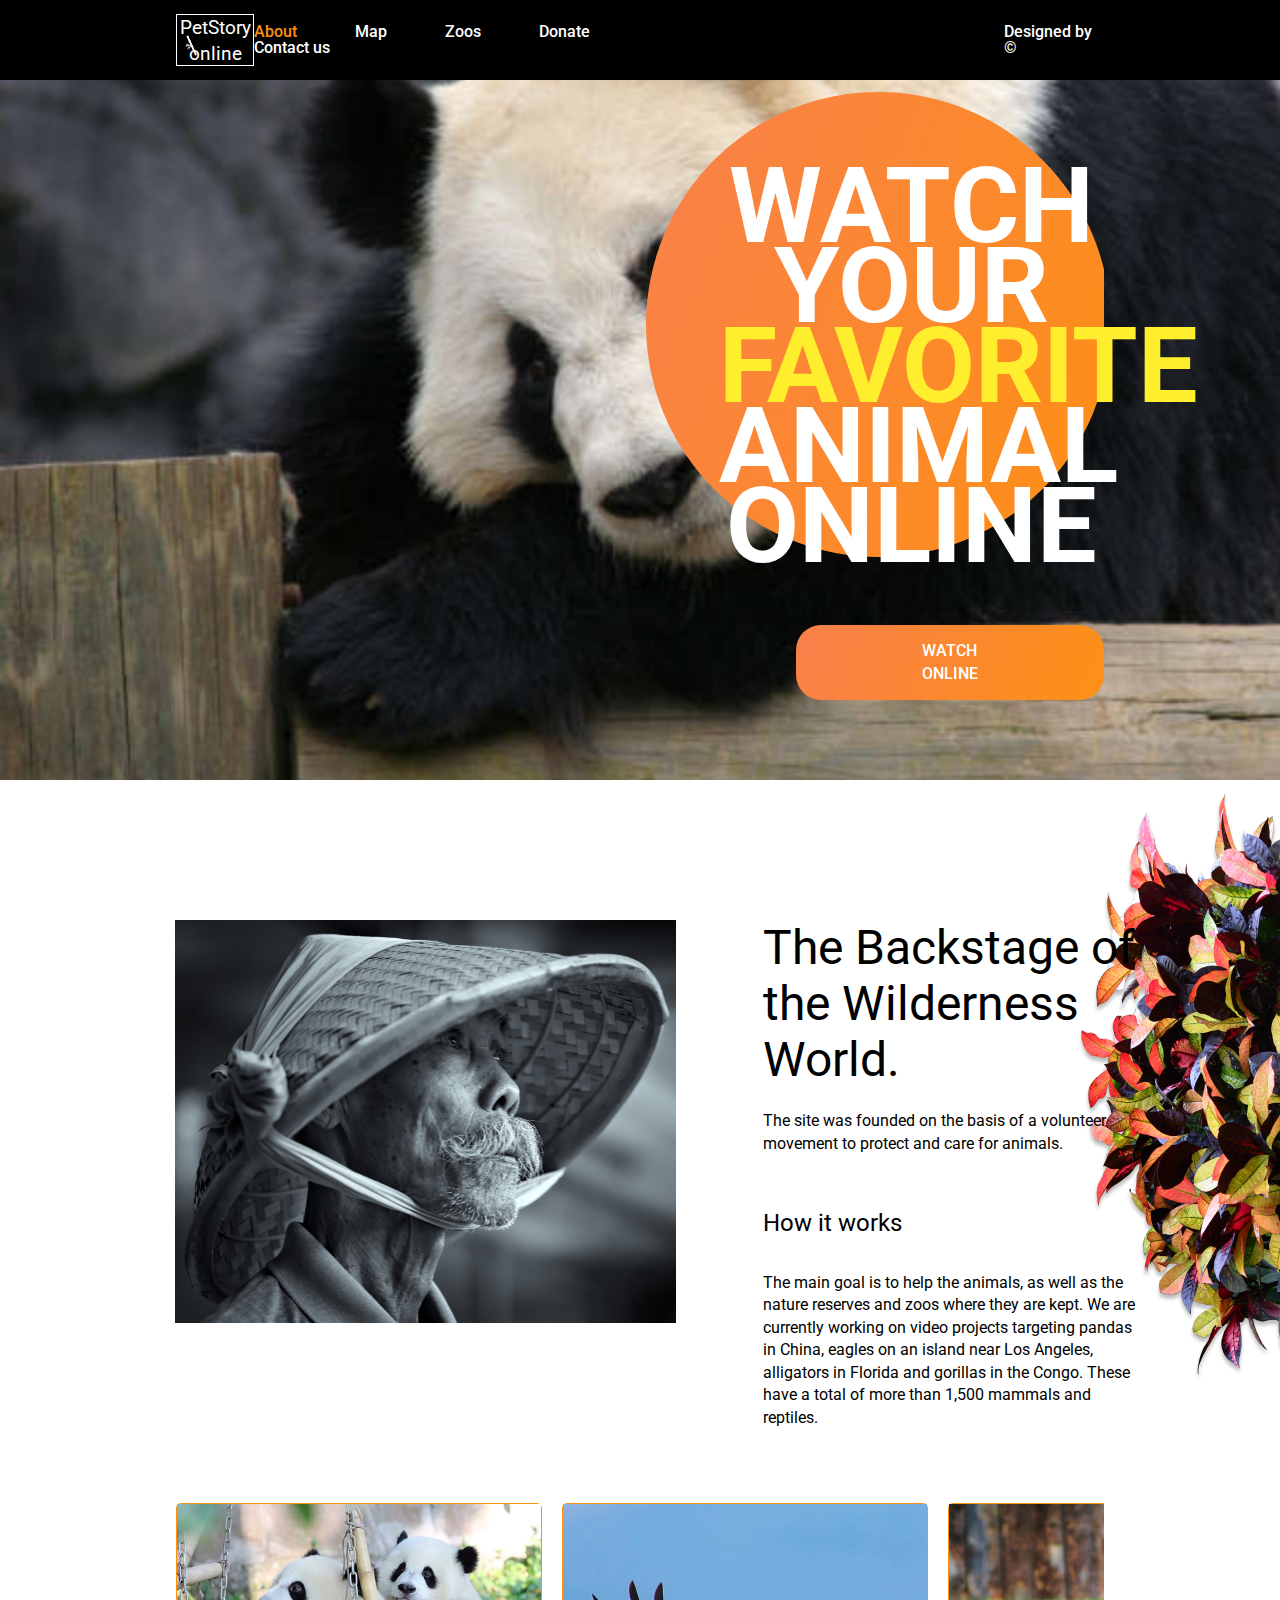
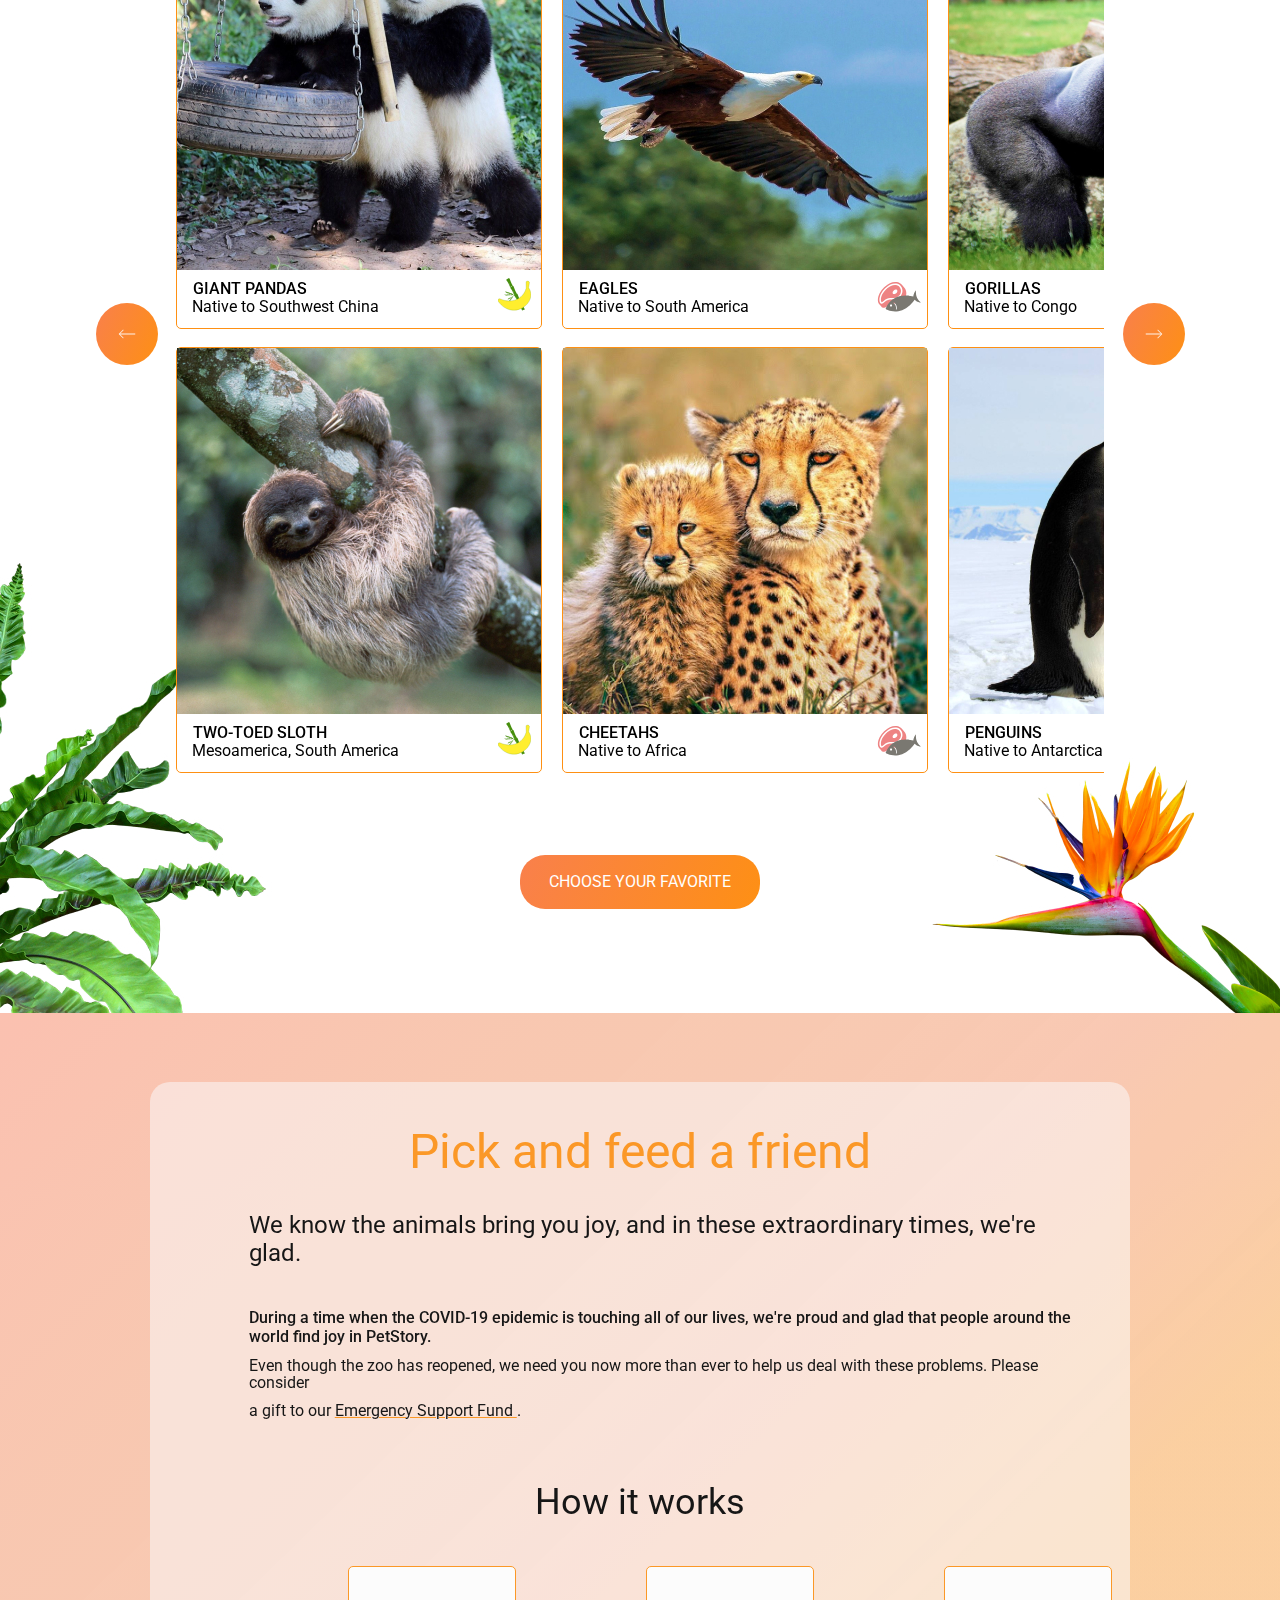
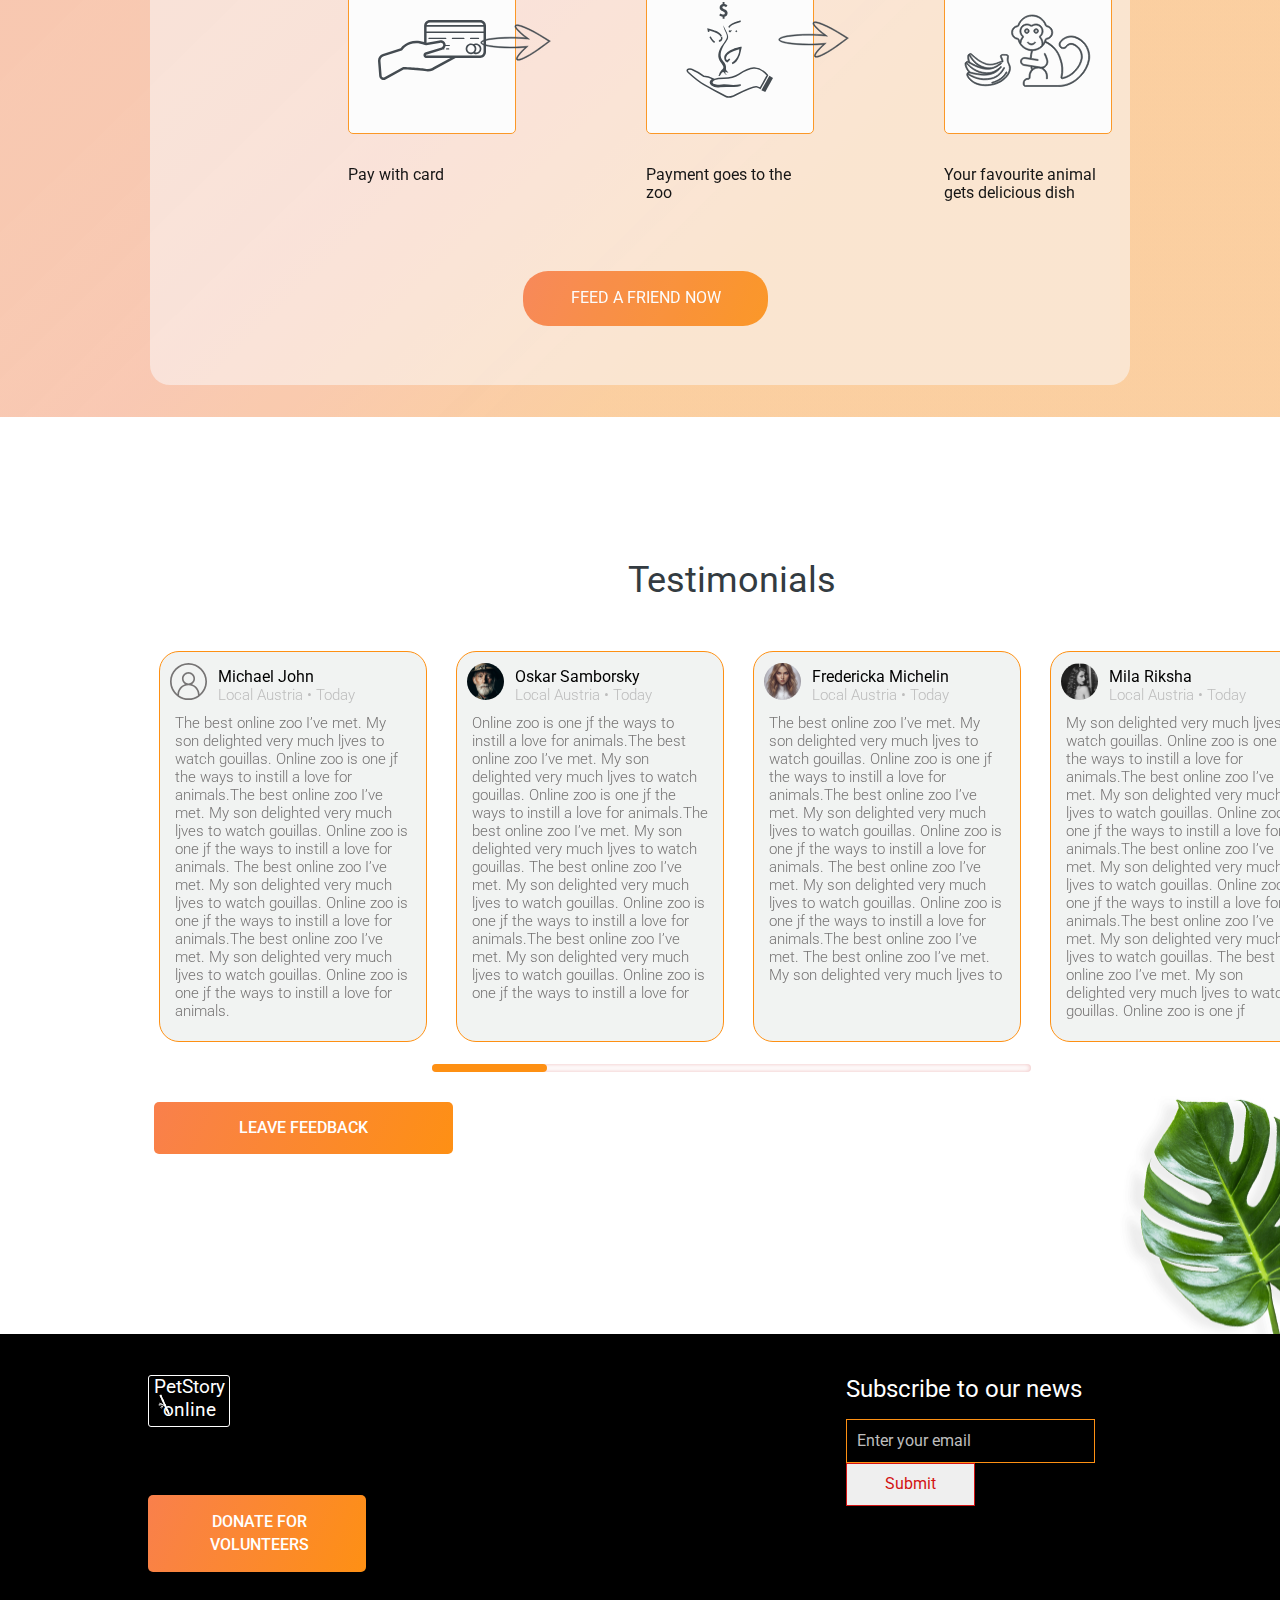
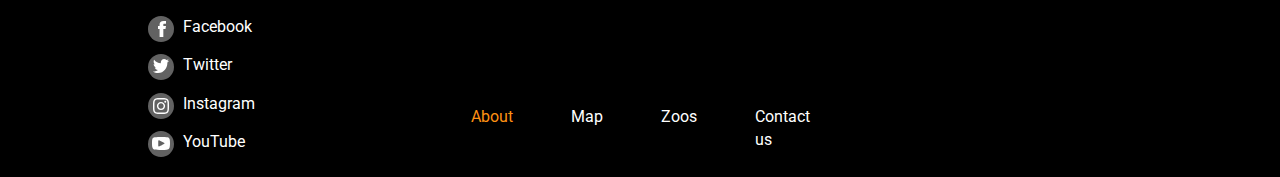
==== pages/main/index.html @ 5e3a2eb6 "fix:add 360px media" ====
<!DOCTYPE html>
<html lang="en">
  <head>
    <meta charset="UTF-8" />
    <meta http-equiv="X-UA-Compatible" content="IE=edge" />
    <meta name="viewport" content="width=device-width, initial-scale=1.0" />
    <link rel="stylesheet" href="../../assets/styles/style.css" />
    <link
      href="https://fonts.googleapis.com/css2?family=Libre+Baskerville&family=Roboto:wght@300;400;500;700&display=swap"
      rel="stylesheet"
    />
    <title>Document</title>
  </head>

  <body>
    <div class="wrapper">
      <header class="header">
        <div class="header__container _container">
          <div class="header__logo link fab fa-digital-ocean fa-spin">
            <div>
              <h1>PetStory online</h1>
            </div>
          </div>

          <div class="header__burger">
            <span></span>
          </div>
          <div class="header__empty _container"></div>
          <nav class="header__menu menu">
            <div class="header__close"></div>
            <ul class="menu__list">
              <li class="menu__item">
                <a
                  href="index.html"
                  class="menu__link menu__link_bold"
                  title="home"
                  id="about"
                  data-goto=".main-block _container"
                  >About</a
                >
              </li>
              <li class="menu__item">
                <a
                  href="services.html"
                  class="menu__link"
                  title="contact"
                  data-goto=".main-block__explore-city"
                  >Map</a
                >
              </li>
              <li class="menu__item">
                <a
                  href="e-gov.html"
                  class="menu__link"
                  title="news"
                  data-goto=".main-block__government"
                  >Zoos</a
                >
              </li>
              <li class="menu__item">
                <a
                  href="../second/index.html"
                  class="menu__link"
                  title="events"
                  data-goto=".main-block__amazing-spotlight"
                  >Donate</a
                >
              </li>
              <li class="menu__item">
                <a
                  href="about.html"
                  class="menu__link"
                  title="about this website"
                  data-goto=".info-item _container"
                  >Contact us</a
                >
              </li>
            </ul>
          </nav>
          <div class="header__copy">
            <a
              href="https://www.figma.com/file/ypzT9idgAILaSRVRmDAJxn/online-zoo-3-weeks"
              >Designed by</a
            >
            &copy;
          </div>
        </div>
      </header>
      <main>
        <section
          name="Watch your favorite animal online"
          class="animal-fav _container"
        >
          <div class="anymal-fav__div">
            <h2 class="anymal-fav__text">
              Watch your
              <span class="anymal-fav__text_span">favorite</span> animal online
            </h2>
            <button
              class="button__item round-button"
              title="to fill in the request"
            >
              <a href="../second/index.html">watch online</a>
            </button>
          </div>
        </section>
        <section name="The Backstage" class="backstage _container">
          <div class="backstage__common">
            <div class="backstage__img"></div>
            <div class="backstage__text">
              <h3>The Backstage of the Wilderness World.</h3>
              <p>
                The site was founded on the basis of a volunteer movement to
                protect and care for animals.
              </p>
              <h4>How it works</h4>
              <p>
                The main goal is to help the animals, as well as the nature
                reserves and zoos where they are kept. We are currently working
                on video projects targeting pandas in China, eagles on an island
                near Los Angeles, alligators in Florida and gorillas in the
                Congo. These have a total of more than 1,500 mammals and
                reptiles.
              </p>
            </div>
          </div>
        </section>
        <section name="Pets" class="main-block__council _container">
          <div class="main-block council">
            <div class="council__blocks">
              <div class="slick1 slider">
                <div class="council__block active slider__item">
                  <div class="block__one">
                    <div class="council__img council__img_one"></div>
                    <div class="council__text _one">
                      <h4>giant Pandas</h4>
                      <p>Native to Southwest China</p>
                    </div>
                  </div>

                  <div class="block__two">
                    <div class="council__img council__img_four"></div>
                    <div class="council__text _four">
                      <h4>Two-toed Sloth</h4>
                      <p>Mesoamerica, South America</p>
                    </div>
                  </div>

                </div>
                <div class="council__block active slider__item">
                <div class="block__one">
                  <div class="council__img council__img_two"></div>
                  <div class="council__text _two">
                    <h4>Eagles</h4>
                    <p>Native to South America</p>
                  </div>
                </div>
                <div class="block__two">
                  <div class="council__img council__img_five"></div>
                  <div class="council__text _five">
                    <h4>cheetahs</h4>
                    <p>Native to Africa</p>
                  </div>

                </div>
                </div>

                <div class="council__block active slider__item">
                  <div class="block__one">
                    <div class="council__img council__img_three"></div>
                    <div class="council__text _three">
                      <h4>Gorillas</h4>
                      <p>Native to Congo</p>
                    </div>

                </div>
                <div class="block__two">
                  <div class="council__img council__img_six"></div>
                  <div class="council__text _six">
                    <h4>Penguins</h4>
                    <p>Native to Antarctica</p>
                  </div></div>
                </div>
                <div class="council__block slider__item">
                  <div class="block__one">
                  <div class="council__img council__img_seven"></div>
                  <div class="council__text _seven">
                    <h4>giant Pandas</h4>
                    <p>Native to Southwest China</p>
                  </div></div><div class="block__two">
                  <div class="council__img council__img_two"></div>
                  
                  <div class="council__text _two">
                    <h4>Eagles</h4>
                    <p>Native to South America</p>
                  </div>

                </div>
                </div>
                <div class="council__block slider__item">
                  <div class="block__one">
                  <div class="council__img council__img_three"></div>
                  <div class="council__text _three">
                    <h4>Gorillas</h4>
                    <p>Native to Congo</p>
                  </div></div><div class="block__two">
                  <div class="council__img council__img_four"></div>
                  <div class="council__text _four">
                    <h4>Two-toed Sloth</h4>
                    <p>Mesoamerica, South America</p>
                  </div></div>
                </div>
                <div class="council__block slider__item">
                  <div class="block__one">
                  <div class="council__img council__img_five"></div>
                  <div class="council__text _five">
                    <h4>cheetahs</h4>
                    <p>Native to Africa</p>
                  </div></div><div class="block__two">
                  <div class="council__img council__img_six"></div>
                  <div class="council__text _six">
                    <h4>Penguins</h4>
                    <p>Native to Antarctica</p>
                  </div></div>
                </div> 
                <div class="council__block active slider__item">
                  <div class="block__one">
                    <div class="council__img council__img_one"></div>
                    <div class="council__text _one">
                      <h4>giant Pandas</h4>
                      <p>Native to Southwest China</p>
                    </div>
                  </div>
                  <div class="block__two">
                    <div class="council__img council__img_two"></div>
                    <div class="council__text _two">
                      <h4>Eagles</h4>
                      <p>Native to South America</p>
                    </div>
                  </div>
                </div>
                <div class="council__block active slider__item">
                  <div class="block__one">
                  <div class="council__img council__img_three"></div>
                  <div class="council__text _three">
                    <h4>Gorillas</h4>
                    <p>Native to Congo</p>
                  </div>
                </div><div class="block__two">
                  <div class="council__img council__img_four"></div>
                  <div class="council__text _four">
                    <h4>Two-toed Sloth</h4>
                    <p>Mesoamerica, South America</p>
                  </div></div>
                </div>

                <div class="council__block active slider__item">
                  <div class="block__one">
                  <div class="council__img council__img_five"></div>
                  <div class="council__text _five">
                    <h4>cheetahs</h4>
                    <p>Native to Africa</p>
                  </div></div><div class="block__two">
                  <div class="council__img council__img_six"></div>
                  <div class="council__text _six">
                    <h4>Penguins</h4>
                    <p>Native to Antarctica</p>
                  </div></div>
                </div>
                <div class="council__block slider__item">
                  <div class="block__one">
                  <div class="council__img council__img_seven"></div>
                  <div class="council__text _seven">
                    <h4>giant Pandas</h4>
                    <p>Native to Southwest China</p>
                  </div></div><div class="block__two">
                  <div class="council__img council__img_two"></div>
                  <div class="council__text _two">
                    <h4>Eagles</h4>
                    <p>Native to South America</p>
                  </div></div>
                </div>
                <div class="council__block slider__item">
                  <div class="block__one">
                  <div class="council__img council__img_three"></div>
                  <div class="council__text _three">
                    <h4>Gorillas</h4>
                    <p>Native to Congo</p>
                  </div></div><div class="block__two">
                  <div class="council__img council__img_four"></div>
                  <div class="council__text _four">
                    <h4>Two-toed Sloth</h4>
                    <p>Mesoamerica, South America</p>
                  </div></div>
                </div>
                <div class="council__block slider__item">
                  <div class="block__one">
                  <div class="council__img council__img_five"></div>
                  <div class="council__text _five">
                    <h4>cheetahs</h4>
                    <p>Native to Africa</p>
                  </div></div><div class="block__two">
                  <div class="council__img council__img_six"></div>
                  <div class="council__text _six">
                    <h4>Penguins</h4>
                    <p>Native to Antarctica</p>
                  </div></div>
                </div> 
              </div>
              </div>
              <div class="butt">
                <div
                  class="council__button _firstB"
                  type="submit"
                  title="to fill in the request"
                >
                  <a href="#"><h3>choose your favorite</h3></a>
                </div></div>
            </div>
            
         
        </section>
        <section name="pick and feed a friend" class="feed-friend _container">
          <div class="feed-friend__common">
            <h2>Pick and feed a friend</h2>
            <h4>
              We know the animals bring you joy, and in these extraordinary
              times, we&apos;re glad.
            </h4>
            <p>
              During a time when the COVID-19 epidemic is touching all of our
              lives, we&apos;re proud and glad that people around the world find
              joy in PetStory.
            </p>
            <span
              >Even though the zoo has reopened, we need you now more than ever
              to help us deal with these problems. Please consider
              <p class="feed-friend__p"></p>
              a gift to our
              <a href="#" class="feed-friend__a"> Emergency Support Fund </a>.
            </span>
            <div class="feed-friend__works works">
              <h3>How it works</h3>
              <div class="works__blocks">
                <div class="works__block _first">
                  <div class="works__block_img"></div>
                  <div class="works__block_text">
                    <span>Pay with card</span>
                  </div>
                </div>
                <div class="works__block _second">
                  <div class="works__block_img"></div>
                  <div class="works__block_text">
                    <span>Payment goes to the zoo</span>
                  </div>
                </div>
                <div class="works__block">
                  <div class="works__block_img"></div>
                  <div class="works__block_text">
                    <span>Your favourite animal gets delicious dish</span>
                  </div>
                </div>
              </div>
            </div>
            <div
              class="council__button _secondB"
              type="submit"
              title="to fill in the request"
            >
              <a href="#"><h3>Feed a friend now</h3></a>
            </div>
          </div>
        </section>
        <section class="testimonials _container">
          <div class="testimonials__common">
            <h2>Testimonials</h2>
            <div class="slick2 slider">
              <div class="slider__item">
                <div class="slider__text">
                  <p>Fredericka Michelin</p>
                  <p>Local Austria &bull; Today</p>
                  <span
                    >The best online zoo I’ve met. My son delighted very much
                    ljves to watch gouillas. Online zoo is one jf the ways to
                    instill a love for animals.The best online zoo I’ve met. My
                    son delighted very much ljves to watch gouillas. Online zoo
                    is one jf the ways to instill a love for animals. The best
                    online zoo I’ve met. My son delighted very much ljves to
                    watch gouillas. Online zoo is one jf the ways to instill a
                    love for animals.The best online zoo I’ve met. The best
                    online zoo I’ve met. My son delighted very much ljves to
                  </span>
                </div>
              </div>
              <div class="slider__item">
                <div class="slider__text">
                  <p>Mila Riksha</p>
                  <p>Local Austria &bull; Today</p>
                  <span
                    >My son delighted very much ljves to watch gouillas. Online
                    zoo is one jf the ways to instill a love for animals.The
                    best online zoo I’ve met. My son delighted very much ljves
                    to watch gouillas. Online zoo is one jf the ways to instill
                    a love for animals.The best online zoo I’ve met. My son
                    delighted very much ljves to watch gouillas. Online zoo is
                    one jf the ways to instill a love for animals.The best
                    online zoo I’ve met. My son delighted very much ljves to
                    watch gouillas. The best online zoo I’ve met. My son
                    delighted very much ljves to watch gouillas. Online zoo is
                    one jf
                  </span>
                </div>
              </div>
              <div class="slider__item">
                <div class="slider__text">
                  <p>Michael John</p>
                  <p>Local Austria &bull; Today</p>
                  <span
                    >The best online zoo I’ve met. My son delighted very much
                    ljves to watch gouillas. Online zoo is one jf the ways to
                    instill a love for animals.The best online zoo I’ve met. My
                    son delighted very much ljves to watch gouillas. Online zoo
                    is one jf the ways to instill a love for animals. The best
                    online zoo I’ve met. My son delighted very much ljves to
                    watch gouillas. Online zoo is one jf the ways to instill a
                    love for animals.The best online zoo I’ve met. My son
                    delighted very much ljves to watch gouillas. Online zoo is
                    one jf the ways to instill a love for animals.
                  </span>
                </div>
              </div>
              <div class="slider__item">
                <div class="slider__text">
                  <p>Michael John</p>
                  <p>Local Austria &bull; Today</p>
                  <span
                    >The best online zoo I’ve met. My son delighted very much
                    ljves to watch gouillas. Online zoo is one jf the ways to
                    instill a love for animals.The best online zoo I’ve met. My
                    son delighted very much ljves to watch gouillas. Online zoo
                    is one jf the ways to instill a love for animals. The best
                    online zoo I’ve met. My son delighted very much ljves to
                    watch gouillas. Online zoo is one jf the ways to instill a
                    love for animals.The best online zoo I’ve met. My son
                    delighted very much ljves to watch gouillas. Online zoo is
                    one jf the ways to instill a love for animals.
                  </span>
                </div>
              </div>
              <div class="slider__item">
                <div class="slider__text">
                  <p>Oskar Samborsky</p>
                  <p>Local Austria &bull; Today</p>
                  <span
                    >Online zoo is one jf the ways to instill a love for
                    animals.The best online zoo I’ve met. My son delighted very
                    much ljves to watch gouillas. Online zoo is one jf the ways
                    to instill a love for animals.The best online zoo I’ve met.
                    My son delighted very much ljves to watch gouillas. The best
                    online zoo I’ve met. My son delighted very much ljves to
                    watch gouillas. Online zoo is one jf the ways to instill a
                    love for animals.The best online zoo I’ve met. My son
                    delighted very much ljves to watch gouillas. Online zoo is
                    one jf the ways to instill a love for
                  </span>
                </div>
              </div>
            </div>
            <div class="slider__input">
              <input type="range" id="range" min="1" value="1" step="1" />
            </div>
            <button
              class="button__item square-button square"
              type="submit"
              title="to fill in the request"
            >
              <a href="#"></a> leave feedback
            </button>
          </div>
        </section>
      </main>
      <footer class="footer _container">
        <div class="footer__common">
          <div class="footer__links">
            <div class="footer__img">
              <h5><a href="#about">PetStory online</a></h5>
            </div>
            <div class="footer__button">
              <button
                class="button__item"
                type="submit"
                title="to fill in the request"
              >
                <a href="#"></a> donate for volunteers
              </button>
            </div>
            <div class="footer__links">
              <ul class="footer__items">
                <li class="footer__item"><a href="#">Facebook</a></li>
                <li class="footer__item"><a href="#">Twitter</a></li>
                <li class="footer__item"><a href="#">Instagram</a></li>
                <li class="footer__item"><a href="#">YouTube</a></li>
              </ul>
            </div>
          </div>
          <div class="footer__menu">
            <ul class="footer__menu_items">
              <li class="footer__menu_item">About</li>
              <li class="footer__menu_item">Map</li>
              <li class="footer__menu_item">Zoos</li>
              <li class="footer__menu_item">Contact us</li>
            </ul>
          </div>
          <div class="footer__subscribe">
            <h3>Subscribe to our news</h3>
            <form action="">
              <label for=""></label>
              <input
                type="email"
                value="Enter your email"
                id="footIn"
                class="footIn"
              />
              <button type="submit" id="footB" class="submitB">Submit</button>
            </form>
          </div>
        </div>
      </footer>
    </div>
  </body>
  <script src="https://code.jquery.com/jquery-3.6.0.min.js"></script>
  <script src="slick.min.js"></script>
  <script src="script.js"></script>
</html>
---- assets/styles/style.css ----
@charset "UTF-8";
/*--------------обнуление-------------*/
* {
  padding: 0;
  margin: 0;
  border: 0;
}

*,
*:before,
*:after {
  box-sizing: border-box;
}

:focus,
:active {
  outline: none;
}

a:active {
  outline: none;
}

nav,
footer,
header,
aside {
  display: block;
}

html,
body {
  height: 100%;
  width: 100%;
  font-size: 100%;
  line-height: 1;
  font-size: 14px;
  -ms-text-size-adjust: 100%;
  -moz-text-size-adjust: 100%;
  -webkit-text-size-adjust: 100%;
}

body {
  margin: 0px;
}

input,
button,
textarea {
  font-family: inherit;
}

input::-ms-clear {
  display: none;
}

button {
  cursor: pointer;
}

button::-moz-focus-inner {
  padding: 0;
  border: 0;
}

a,
a:visited {
  text-decoration: none;
  color: white;
}

a:hover {
  text-decoration: none;
}

ul li {
  list-style: none;
}

img {
  vertical-align: top;
}

h1,
h2,
h3,
h4,
h5,
h6 {
  font-size: inherit;
  font-weight: 400;
  margin: 0px;
}

/*-----------общие параметры страницы----------*/
*,
:after,
:before {
  box-sizing: border-box;
}

body {
  background-color: #E6E6E6;
  margin: 0px;
}

.wrapper {
  min-height: 100%;
  display: flex;
  flex-direction: column;
}

._container {
  max-width: 1600px;
  margin: 0px auto;
  align-items: center;
  background-color: #FFFFFF;
}

/*------------------------------------header-----------------------*/
.header__container {
  min-height: 80px;
  display: flex;
  flex-wrap: nowrap;
  font-size: 16px;
  color: white;
  font-family: "Roboto";
  font-style: normal;
  font-weight: 500;
  font-size: 16px;
  background-color: black;
  position: relative;
}

.header__logo {
  margin-left: 13.75%;
  font-family: "Roboto";
  font-style: normal;
  font-weight: 400;
  font-size: 19.0145px;
  line-height: 135%;
  text-align: center;
  height: 52px;
  width: 82px;
  border: 1px white solid;
  background: url(../../assets/icons/bamboo.svg) 8px 20px no-repeat;
}

.header__menu {
  margin: 0 auto;
  align-items: center;
  max-width: 100%;
}

.menu__list {
  display: flex;
  flex-wrap: wrap;
  padding: 0px;
}

.menu__item:not(:last-child) {
  margin-right: 58px;
}

.menu__item {
  transition: 1s;
}

.menu__item:hover {
  transform: scale(1.2);
}

.menu__link {
  color: white;
  font-weight: 500;
}

.menu__link_bold {
  /*модификатор*/
  color: #fe9013 !important;
}

.header__copy {
  margin: 0px 13.75% 0px 23.5%;
}

.header__burger,
.header__empty {
  display: none;
}

/*------------------------------------------------section1-------------------------------------------------------------*/
.animal-fav {
  height: 780px;
  background: url(../../assets/images/Giant\ Panda.jpg);
  margin-top: -80px;
  padding-top: 80px;
}

.anymal-fav__div {
  margin: 12px 13.75% 0px 50.44%;
  padding: 74px 0px 0px 73px;
  background: url(../../assets/icons/Ellipse\ 6.svg) no-repeat;
}

.anymal-fav__text {
  font-family: "Roboto";
  font-style: normal;
  font-weight: 700;
  font-size: 106.496px;
  line-height: 75%;
  text-align: center;
  text-transform: uppercase;
  color: #FFFFFF;
}

.anymal-fav__text_span {
  color: #FFEE2E;
  font-family: "Roboto";
  font-style: normal;
  font-weight: 700;
  font-size: 106.496px;
  line-height: 75%;
  /* or 80px */
  text-align: center;
  text-transform: uppercase;
}

.header__button {
  padding: 10px;
  margin-right: 7.2%;
}

input::-webkit-outer-spin-button,
input::-webkit-inner-spin-button {
  -webkit-appearance: none;
  margin: 0;
}

/*----------------------------------------section 2------------------------------------*/
.round-button {
  background-color: hsl(62deg, 100%, 42%);
  color: white;
  align-items: center;
  font-family: "Roboto";
  font-style: normal;
  font-weight: 500;
  font-size: 16px;
  line-height: 140%;
  text-align: center;
  text-transform: uppercase;
  color: #FFFFFF;
  background: linear-gradient(113.96deg, #F9804B 1.49%, #fe9013 101.44%);
  transition: all 150ms ease-in-out;
  margin: 60px 0px 0px 20%;
  padding: 15px 97px;
  border-radius: 25px;
}
.round-button:hover {
  box-shadow: 0 0 10px 0 #0A2647 inset, 0 0 10px 4px #FFEE2E;
  background: #E47209;
}
.round-button:active {
  box-shadow: 0 0 20px 0 #FFEE2E inset, 0 0 30px 10px #FFEE2E;
  background: #4B9200;
}

.backstage__img {
  background: url(../../assets/images/bamboo-cap.jpg);
  height: 403px;
  width: 609px;
  margin-right: 87px;
}

.backstage__text {
  width: 465px;
}

.backstage__common {
  height: 617px;
  background: url(../images/flower_foto1.jpg) right no-repeat;
  padding: 140px 10.56% 0px 13.69%;
  display: flex;
}
.backstage__common h3 {
  font-family: "Roboto";
  font-style: normal;
  font-weight: 400;
  font-size: 48px;
  line-height: 117%;
  margin-bottom: 22px;
}
.backstage__common p {
  font-family: "Roboto";
  font-style: normal;
  font-weight: 400;
  font-size: 16px;
  line-height: 140%;
}
.backstage__common h4 {
  font-family: "Roboto";
  font-style: normal;
  font-weight: 400;
  font-size: 24px;
  line-height: 120%;
  margin-bottom: 34px;
  margin-top: 54px;
}
.backstage__common h4 + p {
  line-height: 140%;
}

.backstage__img {
  background: url(../images/bamboo-cap.jpg);
  height: 403px;
  width: 609px;
  margin-right: 87px;
}

.backstage__text {
  width: 465px;
}

/*--------------------------------------------------------3section-----------------------------*/
.main-block__council {
  padding: 106px 0px 0px 0px;
}

.council {
  height: 1110px !important;
  background: url(../images/palm_foto.jpg) left bottom no-repeat, url(../images/strelitzia\ 1.jpg) right bottom no-repeat;
  padding: 0px 13.75% 100px 13.75%;
}
.council__h {
  display: flex;
  justify-content: space-between;
  margin-bottom: 56px;
  align-items: center;
}
.council h2 {
  font-weight: bold;
  font-size: 48px;
  line-height: 64px;
  color: #0A2647;
}
.council h5 {
  font-style: normal;
  font-weight: bold;
  font-size: 24px;
  line-height: 38px;
  color: #D31414;
  text-align: right;
}
.council__blocks {
  margin-bottom: 80px;
}
.council__block {
  flex: 0 0 366px;
}
.council__img {
  transition: 1s;
  height: 366px;
  background-size: cover;
}
.council__img_one {
  background: url(../images/Rectangle\ 5.jpg);
}
.council__img_two {
  background: url(../images/Rectangle\ 5\ \(1\).jpg);
}
.council__img_three {
  background: url(../images/Rectangle\ 5\ \(2\).jpg);
}
.council__img_four {
  background: url(../images/Rectangle\ 5\ \(3\).jpg);
}
.council__img_five {
  background: url(../images/Rectangle\ 5\ \(4\).jpg);
}
.council__img_six {
  background: url(../images/Rectangle\ 5\ \(5\).jpg);
}
.council__img_seven {
  background: url(../images/croco.jpg) no-repeat;
  background-size: cover;
}
.council__text {
  transition: 1s;
}
.council__text h4 {
  font-family: "Roboto";
  font-style: normal;
  font-weight: 500;
  font-size: 16px;
  line-height: 140%;
  margin: 8px 56px 0px 16px;
  text-transform: uppercase;
}
.council__text p {
  font-family: "Roboto";
  font-style: normal;
  font-weight: 300;
  font-size: 15px;
  line-height: 100%;
  margin-left: 16px;
  margin-bottom: 13px;
}
.council__button {
  background: #fe9013;
  padding: 16px 0px;
  background-color: hsl(62deg, 100%, 42%);
  color: white;
  align-items: center;
  font-family: "Roboto";
  font-style: normal;
  font-weight: 500;
  font-size: 16px;
  line-height: 140%;
  text-align: center;
  text-transform: uppercase;
  color: #FFFFFF;
  background: linear-gradient(113.96deg, #F9804B 1.49%, #fe9013 101.44%);
  transition: all 150ms ease-in-out;
  border-radius: 25px;
  color: #FFFFFF;
}
.council__button._firstB {
  margin: 0px 37.1% 0px;
}
.council__button._secondB {
  margin: 0px 37.5% 0px 33%;
}
.council__button:hover {
  box-shadow: 0 0 10px 0 #0A2647 inset, 0 0 10px 4px #FFEE2E;
  background: #E47209;
}
.council__button:active {
  box-shadow: 0 0 20px 0 #FFEE2E inset, 0 0 30px 10px #FFEE2E;
  background: #4B9200;
}

/*-------------------------------------------------------------------4section----------------------------------------------*/
.feed-friend {
  background: linear-gradient(315.75deg, rgba(254, 210, 144, 0.7) 30.06%, #FEBDAB 100.95%, rgba(254, 210, 144, 0.7) 106.36%), linear-gradient(315.75deg, rgba(254, 189, 171, 0.74) 30.06%, rgba(243, 169, 248, 0.66) 50.74%, #E0D8F0 80.49%, #EAF7FE 127.9%, #EAF7FE 149.54%), linear-gradient(315.75deg, rgba(254, 189, 171, 0.74) 30.06%, rgba(243, 169, 248, 0.66) 50.74%, #E0D8F0 80.49%, #EAF7FE 127.9%, #EAF7FE 149.54%);
  opacity: 0.9;
  padding: 69px 11.7% 100px;
  height: 1004px;
}
.feed-friend__common {
  background: rgba(253, 253, 255, 0.52);
  border-radius: 20px;
  padding: 41px 50px 59px 99px;
}
.feed-friend__common h2 {
  padding: 0px 0px 30px 0px;
  font-family: "Roboto";
  font-style: normal;
  font-weight: 400;
  font-size: 48px;
  line-height: 120%;
  text-align: center;
  color: #fe9013;
  margin-left: -50px;
}
.feed-friend__common h4 {
  font-family: "Roboto";
  font-style: normal;
  font-weight: 400;
  font-size: 24px;
  line-height: 120%;
  padding-bottom: 40px;
}
.feed-friend__common p {
  font-family: "Roboto";
  font-style: normal;
  font-weight: 500;
  font-size: 16px;
  line-height: 120%;
  padding-bottom: 10px;
}
.feed-friend__common span {
  font-family: "Roboto";
  font-style: normal;
  font-weight: 400;
  font-size: 16px;
  line-height: 110%;
}
.feed-friend__a {
  color: black !important;
  -webkit-text-decoration: underline solid 1px #fe9013 !important;
          text-decoration: underline solid 1px #fe9013 !important;
}
.feed-friend__works h3 {
  font-family: "Roboto";
  font-style: normal;
  font-weight: 400;
  font-size: 36px;
  line-height: 130%;
  text-align: center;
  margin-top: 60px;
  margin-left: -50px;
}

.works__blocks {
  margin: 40px 10px 70px 99px;
  display: flex;
}
.works__block {
  width: 168px;
  justify-content: space-between;
  margin-right: 130px;
}
.works__block._first::after {
  content: "";
  background: url("../icons/Vector (2).svg") no-repeat;
  position: absolute;
  width: 100px;
  height: 50px;
  margin: -160px 0px 0px 10.3%;
}
.works__block._second::after {
  content: "";
  background: url("../icons/Vector (2).svg") no-repeat;
  position: absolute;
  width: 100px;
  height: 50px;
  margin: -180px 0px 0px 10.3%;
}
.works__block_img {
  height: 168px;
  width: 168px;
  background: #FFFFFF;
  border: 1px solid #fe9013;
  border-radius: 5px;
  margin-bottom: 32px;
}
/*---------------------------------slider--section 5-----------------------------*/
.testimonials {
  padding: 140px 10.5% 0px;
  background: url(../images/leav_foto.jpg) right 126% no-repeat #ffffff;
}
.testimonials h2 {
  font-family: "Roboto";
  font-style: normal;
  font-weight: 400;
  font-size: 36px;
  line-height: 130%;
  text-align: center;
  color: #333B41;
  margin-bottom: 47px;
  margin-left: 30px;
}

.testimonials__common {
  width: 1166px;
}

.slider__item p {
  font-family: "Roboto";
  font-style: normal;
  font-weight: 400;
  font-size: 16px;
  line-height: 120%;
  margin-left: 43px;
}
.slider__item p:nth-of-type(2) {
  font-family: "Roboto";
  font-style: normal;
  font-weight: 300;
  font-size: 15px;
  line-height: 120%;
  color: #BDBDBD;
  margin-bottom: 10px;
}
.slider__item span {
  font-family: "Roboto";
  font-style: normal;
  font-weight: 300;
  font-size: 15px;
  line-height: 120%;
  color: #767474;
}
.slider.slick-arrow {
  position: absolute;
  z-index: 5;
  top: 0%;
  font-size: 0;
  width: 15%;
  height: 100%;
}
.slider__text {
  padding: 15px;
  position: absolute;
  opacity: 1;
  width: 268px;
  height: 391px;
  border-radius: 20px;
  border: 1px solid #fe9013;
}
.slider .slick-arrow {
  position: absolute;
  z-index: 5;
  top: 0%;
  font-size: 0;
  width: 15%;
  height: 100%;
}
.slider .slick-dots {
  display: flex;
  align-items: center;
  justify-content: center;
  border-radius: 5px;
  width: 599px;
  height: 8px;
  margin: 0px 20px 0px 25.75%;
  border: 1px solid #fe9013;
}
.slider .slick-dots li.slick-active {
  background-color: #FFFFFF;
}
.slider .slick-dots li button {
  font-size: 0;
}
.slider .slick-dots li:not(:last-child) {
  margin-right: 10px;
}
.slider .slick-dots li {
  width: 115px;
  height: 6px;
  border-radius: 5px;
  background-color: rgba(242, 120, 92, 0);
}

/* Лента слайдов */
.slick-track {
  display: flex;
  align-items: flex-start;
  height: 410px;
}

/* Слайд */
.slick1 {
  position: relative;
}
.slick1 .council__block,
.slick1 .active,
.slick1 .slider__item,
.slick1 .slick-slide {
  border: 0px !important;
}
.slick1 .block__one {
  margin-bottom: 18px;
  border: 1px solid #fe9013;
  border-radius: 5px;
}
.slick1 .block__two {
  border: 1px solid #fe9013;
  border-radius: 5px;
}
.slick1 .slick-track {
  min-width: 100%;
  height: 872px;
}
.slick1 .slick-prev {
  position: absolute;
  margin: 400px 0px 0px -80px;
  width: 62px;
  height: 62px;
  background: url(../icons/arrow_elips_2.svg) no-repeat;
}
.slick1 .slick-prev:hover {
  box-shadow: 0 0 10px 0 #0A2647 inset, 0 0 10px 4px #FFEE2E;
  border-radius: 50%;
}
.slick1 .slick-next {
  position: absolute;
  margin: 400px 0px 0px 102%;
  width: 62px;
  height: 62px;
  background: url(../icons/arrow_elips_1.svg) no-repeat;
}
.slick1 .slick-next:hover {
  box-shadow: 0 0 10px 0 #0A2647 inset, 0 0 10px 4px #FFEE2E;
  border-radius: 50%;
}
.slick1 .slick-list {
  overflow: hidden;
  padding: 0px 0px 0px 0px !important;
  margin: 0px 0px 0px 0px;
}
.slick1 .slider__item {
  margin: 0px 20px 20px 0px;
}
.slick1 .slider__item p {
  margin-left: 15px;
  line-height: 90%;
}
.slick1 .slick-track {
  flex-wrap: wrap;
}

.slick2 {
  /* Слайд активный (показывается) */
  /* Слайд основной */
  /* Стрелка вправо */
  /* Стрелка не активная */
  /* Точки (булиты) */
  /* Активная точка */
}
.slick2 .slick-slide.slick-current {
  opacity: 1;
}
.slick2 .slick-arrow.slick-prev {
  left: 0;
  background: url(img/left.svg) 0 0/100% no-repeat;
}
.slick2 .slick-arrow.slick-next {
  right: 0;
  background: url(img/right.svg) 0 0/100% no-repeat;
}
.slick2 .slider .slick-dots li.slick-active {
  background-color: #fe9013;
}
.slick2 .slick-list {
  overflow: hidden;
  padding: 0px 0px 0px 190px !important;
  margin: 0px -20px 0px 20px;
}
.slick2 .slick-slide {
  margin: 0px 28px 0px 110px;
  width: 159px;
}
.slick2 .slick-slide.slick-current {
  opacity: 1;
}
.slick2 .slick-slide.slick-center {
  padding: 0 60px 0px 0px;
}

.slider__input {
  margin-bottom: 25px;
}
.slider__input input {
  margin-left: 25.5%;
  width: 599px;
  height: 8px;
}
.slider__input input[type=range] {
  -webkit-appearance: none;
  border-radius: 5px;
  width: 599px;
  height: 8px;
  box-shadow: inset #ebb 0 0 5px;
  outline: none;
  transition: 0.1s;
}
.slider__input input[type=range]::-webkit-slider-thumb {
  -webkit-appearance: none;
  width: 115px;
  height: 8px;
  background: #FE9013;
  border-radius: 5px;
  -webkit-transition: 0.1s;
  transition: 0.1s;
}

.square {
  margin: 2px 0px 180px 1.7%;
}

.square-button {
  border-bottom: 25px;
  padding: 15px 85px;
  border-radius: 5px;
  background-color: hsl(62deg, 100%, 42%);
  color: white;
  align-items: center;
  font-family: "Roboto";
  font-style: normal;
  font-weight: 500;
  font-size: 16px;
  line-height: 140%;
  text-align: center;
  text-transform: uppercase;
  color: #FFFFFF;
  background: linear-gradient(113.96deg, #F9804B 1.49%, #fe9013 101.44%);
  transition: all 150ms ease-in-out;
}
.square-button:hover {
  box-shadow: 0 0 10px 0 #0A2647 inset, 0 0 10px 4px #FFEE2E;
  background: #E47209;
}
.square-button:active {
  box-shadow: 0 0 20px 0 #FFEE2E inset, 0 0 30px 10px #FFEE2E;
  background: #4B9200;
}

/*---------------------------------------------------------------footer-----------------------------------------------------*/
.footer {
  height: 443px;
  background: black;
  padding: 41px 11.6% 50px 11.6%;
}
.footer__common {
  display: flex;
}
.footer__links {
  margin-right: 81px;
}
.footer__img {
  border: 1px solid #ffffff;
  border-radius: 3px;
  background: url(../icons/bamboo.svg) 9px 18px no-repeat;
  width: 82px;
  height: 52px;
  margin-bottom: 68px;
}
.footer__img h1,
.footer__img h5 {
  font-family: "Roboto";
  font-style: normal;
  font-weight: 400;
  font-size: 19.0145px;
  line-height: 120%;
  text-align: center;
  color: #FFFFFF;
}
.footer__button {
  margin-bottom: 44px !important;
}
.footer__button .button__item {
  border-bottom: 25px;
  padding: 16px 45px 16px 50px;
  border-radius: 5px;
  background-color: hsl(62deg, 100%, 42%);
  color: white;
  align-items: center;
  font-family: "Roboto";
  font-style: normal;
  font-weight: 500;
  font-size: 16px;
  line-height: 140%;
  text-align: center;
  text-transform: uppercase;
  color: #FFFFFF;
  background: linear-gradient(113.96deg, #F9804B 1.49%, #fe9013 101.44%);
  transition: all 150ms ease-in-out;
}
.footer__button .button__item:hover {
  box-shadow: 0 0 20px 0 #FFEE2E inset, 0 0 30px 10px #FFEE2E;
}
.footer__item {
  margin: 0px 0px 16px 35px;
  font-family: "Roboto";
  font-style: normal;
  font-weight: 400;
  font-size: 16px;
  line-height: 140%;
  color: #FFFFFF;
}
.footer__item:first-of-type::before {
  content: "";
  width: 26px;
  height: 26px;
  position: absolute;
  border-radius: 50%;
  margin: 0px 0px 0px -35px;
  background: url(../icons/Fill\ 211.svg) 10px 5px no-repeat rgba(196, 196, 196, 0.5);
}
.footer__item:nth-of-type(2)::before {
  content: "";
  width: 26px;
  height: 26px;
  position: absolute;
  border-radius: 50%;
  margin: 0px 0px 0px -35px;
  background: url(../icons/Fill\ 172.svg) 5px 5px no-repeat rgba(196, 196, 196, 0.5);
}
.footer__item:nth-of-type(3)::before {
  content: "";
  width: 26px;
  height: 26px;
  position: absolute;
  border-radius: 50%;
  margin: 0px 0px 0px -35px;
  background: url(../icons/Fill\ 166.svg) 5px 5px no-repeat rgba(196, 196, 196, 0.5);
}
.footer__item:nth-of-type(4)::before {
  content: "";
  width: 26px;
  height: 26px;
  position: absolute;
  border-radius: 50%;
  margin: 0px 0px 0px -35px;
  background: url(../icons/Fill\ 213.svg) 4px 6px no-repeat rgba(196, 196, 196, 0.5);
}
.footer__menu_items {
  margin-top: 331px;
  display: flex;
  margin-left: 24px;
}
.footer__menu_items li:first-of-type {
  color: #fe9013;
}
.footer__menu_items li {
  margin-right: 58px;
  font-family: "Roboto";
  font-style: normal;
  font-weight: 400;
  font-size: 16px;
  line-height: 140%;
  color: #FFFFFF;
}
.footer__menu_items li:last-of-type {
  margin-right: 36px;
}
.footer__subscribe {
  font-family: "Roboto";
  font-style: normal;
  font-weight: 400;
  font-size: 24px;
  line-height: 120%;
  color: #FFFFFF;
}
.footer__subscribe input {
  margin-top: 15px;
  border: 1px solid #fe9013;
  background: inherit;
  font-family: "Roboto";
  font-style: normal;
  font-weight: 400;
  font-size: 16px;
  line-height: 140%;
  padding: 10px 34px 10px 10px;
  color: #BDBDBD;
}
.footer__subscribe input:active {
  border: 1px solid #4B9200;
}
.footer__subscribe input:active + .submitB {
  color: #4B9200;
  border: 1px solid #4B9200;
}
.footer__subscribe input:valid {
  border: 1px solid #4B9200;
}
.footer__subscribe input:valid + .submitB {
  color: #000000;
  border: 1px solid #000000;
}
.footer__subscribe button {
  padding: 9px 38px;
  font-family: "Roboto";
  font-style: normal;
  font-weight: 400;
  font-size: 16px;
  line-height: 140%;
  color: #D31414;
  border: 1px solid #D31414;
}

/*-------------------------------------------------------second-----------------------------------------------------*/
.panda {
  background: url(../images/Giant\ Panda.jpg) 20%;
  height: 385px;
  width: 1600px;
}

.pick {
  padding: 40px 223px 180px 220px;
  background: linear-gradient(315.75deg, rgba(254, 210, 144, 0.7) 30.06%, #FEBDAB 100.95%, rgba(254, 210, 144, 0.7) 106.36%), linear-gradient(315.75deg, rgba(254, 189, 171, 0.74) 30.06%, rgba(243, 169, 248, 0.66) 50.74%, #E0D8F0 80.49%, #EAF7FE 127.9%, #EAF7FE 149.54%), linear-gradient(315.75deg, rgba(254, 189, 171, 0.74) 30.06%, rgba(243, 169, 248, 0.66) 50.74%, #E0D8F0 80.49%, #EAF7FE 127.9%, #EAF7FE 149.54%);
}
.pick h2 {
  font-family: "Roboto";
  font-style: normal;
  font-weight: 400;
  font-size: 36px;
  line-height: 130%;
  color: #FFFFFF;
}
.pick > p:first-of-type {
  font-family: "Roboto";
  font-style: normal;
  font-weight: 400;
  margin-top: 10px;
  font-weight: 500;
  font-size: 16px;
  line-height: 140%;
  color: #FFFFFF;
}
.pick h4 {
  font-family: "Roboto";
  font-style: normal;
  font-weight: 400;
  font-size: 36px;
  line-height: 130%;
  color: #FE9013;
  margin: 45px 0px 60px 0px;
}
.pick h5 {
  font-family: "Roboto";
  font-style: normal;
  font-weight: 400;
  font-size: 16px;
  line-height: 140%;
  color: #000000;
  margin-left: 5px;
  margin-bottom: 20px;
}

.pick_and_feed {
  padding: 40px 0px 62px 92px;
  background: rgba(255, 255, 255, 0.52);
  border-radius: 20px;
}
.pick_and_feed > h3 {
  font-family: "Roboto";
  font-style: normal;
  font-weight: 400;
  font-size: 48px;
  line-height: 120%;
  text-align: center;
  color: #F9804B;
  padding: 0px 0px 20px 0px;
  margin-left: -100px;
}
.pick_and_feed > p:not(:last-child) {
  font-family: "Roboto";
  font-style: normal;
  font-weight: 400;
  font-size: 24px;
  line-height: 120%;
  color: #333B41;
}
.pick_and_feed > p:last-child {
  font-family: "Roboto";
  font-style: normal;
  font-weight: 400;
  font-size: 16px;
  line-height: 140%;
  color: #333B41;
  margin: 35px 34.57% 0px 32%;
}

.pick_and_feed_number {
  display: flex;
  padding: 0px 229px 50px 215px;
}
.pick_and_feed_number > div:first-of-type {
  margin-top: 163px;
}
.pick_and_feed_number > div:first-of-type div {
  width: 82px;
  height: 58px;
  background: url(../images/amount_of_days_donate.svg) no-repeat;
  margin: 0 auto 13px;
}
.pick_and_feed_number > div:first-of-type > p:first-of-type {
  font-family: "Roboto";
  font-style: normal;
  font-weight: 400;
  font-size: 16px;
  line-height: 140%;
  text-align: center;
  color: #333B41;
}

.pick_and_feed__x {
  background: url(../icons/x_icon.svg);
  width: 14px;
  height: 14px;
  margin: 190px 60px 0px 15px;
}

.pick_and_feed__img {
  background: url(../images/animals-widget.svg);
  width: 284px;
  height: 246px;
  margin-top: 60px;
}

.pick_and_feed__dots {
  display: flex;
  margin-left: 25px;
  position: relative;
  margin-bottom: 50px;
}
.pick_and_feed__dots div:last-child input {
  top: 0px;
  margin-bottom: 25px;
}
.pick_and_feed__dots div {
  width: 130px;
  margin-right: 0px;
}
.pick_and_feed__dots div hr {
  position: relative;
  margin: 7px 0px 0px 10px;
  border: none;
  background-color: #72828E;
  height: 2px;
}
.pick_and_feed__dots div input {
  margin-bottom: 15px;
  position: relative;
  width: 8px;
  height: 8px;
  cursor: pointer;
  top: -8px;
}
.pick_and_feed__dots div input[type=radio]::before {
  background: #FFEE2E;
  content: "";
  position: absolute;
  top: 50%;
  left: 50%;
  width: 10px;
  height: 10px;
  border-radius: 50%;
  transform: translate(-50%, -50%);
}
.pick_and_feed__dots div input[type=radio]:checked::after {
  content: "";
  position: absolute;
  top: 50%;
  left: 50%;
  width: 40px;
  height: 40px;
  border-radius: 50%;
  background: url(../icons/roller_icon.svg);
  transform: translate(-50%, -50%);
  visibility: visible;
}
.pick_and_feed__dots div p {
  font-family: "Roboto";
  font-style: normal;
  font-weight: 400;
  font-weight: 500;
  font-size: 26px;
  line-height: 140%;
  text-transform: uppercase;
  color: #333B41;
  margin-left: -25px;
}
.pick_and_feed__dots div input[type=radio]:checked + p {
  color: #FE9013;
}

.pick_and_feed__dots:before {
  content: "";
  position: absolute;
  background: #404950;
  width: 94%;
  height: 27px;
  margin: -5px 0px 0px -25px;
}

.pick_and_feed__input {
  margin: 0px 34.57% 0px 26.7%;
  height: 54px;
  width: 268px;
  font-family: "Roboto";
  font-style: normal;
  font-weight: 400;
  font-size: 16px;
  line-height: 140%;
  color: #929699;
  position: relative;
}
.pick_and_feed__input input {
  padding-left: 8px;
  background: inherit;
  border: 1px solid;
}

.pick_and_feed__input::after {
  content: "$";
  font-size: 22px;
  font-weight: 500;
  position: absolute;
  width: 10px;
  height: 20px;
  margin: -37px 118%;
}

.pick_and_feed__radio {
  margin: 25px 34.57% 25px 31.2%;
}
.pick_and_feed__radio input {
  width: 16px;
  height: 16px;
  margin-right: 10px;
  margin-left: 50px;
  position: relative;
  -webkit-appearance: none;
     -moz-appearance: none;
          appearance: none;
}
.pick_and_feed__radio input[type=radio]:checked {
  background-color: #E47209;
  border-radius: 50%;
}
.pick_and_feed__radio input[type=radio]:before {
  content: "";
  position: absolute;
  top: 50%;
  left: 50%;
  width: 16px;
  height: 16px;
  border-radius: 50%;
  border: 1px solid #FE9013;
  transform: translate(-50%, -50%);
}

span {
  font-family: "Roboto";
  font-style: normal;
  font-weight: 400;
  font-size: 16px;
  line-height: 140%;
}

.secondB {
  margin: 25px 40% 25px 32.2%;
}

/*---------------------------------------------------------ADAPTIVE---------------------------------------------------*/
@media screen and (max-width: 1000px) {
  .header__logo {
    margin-left: 31px;
    margin-right: 50px;
  }
  .council__block.active {
    margin-bottom: 92px;
  }
  .header__copy {
    margin-left: 249px;
    margin-right: 30px;
  }
  .menu__item:not(:last-child) {
    margin-right: 48px;
  }
  .anymal-fav__text,
.anymal-fav__text_span {
    font-size: 85px;
  }
  .anymal-fav__div {
    margin: -10px 0px 0px 456px;
    padding: 53px 25px 0px 0px;
    background: url(../../assets/icons/Ellipse\ 6.svg) no-repeat;
    background-size: 367px;
  }
  .animal-fav {
    height: 584px;
    background: url(../../assets/images/Giant\ Panda.jpg) -100px;
    background-size: 120%;
  }
  .round-button {
    margin: 42px 0px 0px 21%;
    padding: 15px 91px;
  }
  .backstage__common {
    padding: 110px 30px 0px;
    background: none;
  }
  .backstage__common p {
    line-height: 130%;
  }
  .backstage__img {
    width: 455px;
    height: 408px;
    margin-right: 20px;
    background: url(../images/bamboo-cap.jpg)-76px;
  }
  .backstage__text {
    padding-left: 11px;
    margin-top: -10px;
  }
  .backstage__text h3 {
    line-height: 120%;
  }
  .council {
    background: url(../images/palm_foto_min.jpg) left bottom no-repeat, url(../images/strelitzia\ 1.jpg) right bottom/25% no-repeat;
    height: 1126px;
    padding: 52px 30px 0px 30px;
  }
  .council__left {
    margin: 370px 0px 0px 325px !important;
  }
  .council__right {
    margin: 370px 0px 0px 55.5% !important;
  }
  .council__blocks {
    margin-bottom: -10px;
  }
  .council__button._firstB {
    margin: 0px 34%;
  }
  .council__block {
    flex: 0 0 293px;
  }
  .council__img {
    background-size: 100%;
    height: 293px;
  }
  .feed-friend {
    padding: 30px 3% 100px;
  }
  .feed-friend .works__blocks ._first:after {
    margin: -160px 0px 0px 20%;
  }
  .feed-friend .works__blocks ._second:after {
    margin: -180px 0px 0px 20%;
  }
  .feed-friend__common {
    padding: 30px 5% 50px;
  }
  .feed-friend__common h2 {
    padding: 0px 0px 25px 45px;
  }
  .feed-friend__common h4 {
    padding-bottom: 20px;
  }
  .feed-friend__common span {
    line-height: 130%;
  }
  .feed-friend__common ._secondB {
    margin: 0px 32% 0px 32.5%;
  }
  .feed-friend__p {
    display: inline;
  }
  .feed-friend__works h3 {
    margin-top: 40px;
    margin-left: 0px;
  }
  .works__blocks {
    margin: 40px 0px 70px 40px;
  }
  .main-block__council {
    padding: 0px 0px 0px 0px;
  }
  .main-block__council .slick1 .block__one {
    margin-bottom: 93px;
  }
  .main-block__council .slick-prev {
    margin: 370px 0px 0px 325px;
  }
  .main-block__council .slick-next {
    margin: 370px 0px 0px 555px;
  }
  .main-block__council .slick-track {
    height: 890px;
  }
  .feed-friend {
    height: 878px;
  }
  .testimonials {
    background: url(../images/leav_foto.jpg) right 117%/20% no-repeat #ffffff;
    padding: 100px 30px 0px 30px;
  }
  .testimonials__common {
    width: 940px;
  }
  .testimonials h2 {
    margin-left: 0px;
    margin-bottom: 30px;
  }
  .testimonials .slick-slide {
    margin: 0px 50px 0px 110px;
    width: 159px;
  }
  .testimonials .slider__text {
    width: 293px;
    height: 391px;
  }
  .testimonials .slider__input {
    margin-bottom: 45px;
    margin-left: -30px;
  }
  .testimonials .slider__input input {
    margin-left: 23%;
  }
  .testimonials .square {
    margin: 2px 0px 140px 0px;
  }
  .testimonials .slick-list {
    padding: 0px 0px 0px 55px !important;
    margin: 0px -20px 0px 0px;
  }
  .footer {
    padding: 40px 108px 0px 43px;
  }
  .footer__links {
    margin-right: 0px;
  }
  .footer .button__item {
    position: absolute;
    padding: 16px 45px 16px 55px;
  }
  .footer .footer__items {
    margin-top: 170px;
  }
  .footer .footer__menu_items {
    position: absolute;
    margin-left: 185px;
  }
  .footer .footer__menu_items li {
    margin-right: 48px;
  }
  .footer .footer__subscribe {
    position: absolute;
    margin-left: 54%;
  }
  .footer .footer__subscribe button {
    border-radius: 5px;
  }
  main + ._container {
    margin: 0px;
  }
  /*-----------------------second--------------------*/
  .panda {
    background: url(../images/Giant\ Panda.jpg)-175px -190px;
    height: 390px;
  }
  .pick {
    padding: 40px 30px 30px 30px;
  }
  .pick h2 {
    margin-right: 140px;
  }
  .pick h4 {
    margin: 45px 0px 40px 0px;
  }
  .pick h5 {
    margin-left: 18px;
  }
  .pick > p:first-of-type {
    margin-top: 30px;
  }
  .pick_and_feed {
    padding: 20px 40px 45px 47px;
  }
  .pick_and_feed__input:after {
    margin: -37px 115%;
  }
  .pick_and_feed__input input {
    margin: 0px 0% 0px 23%;
  }
  .pick_and_feed > h3 {
    margin-left: -20px;
    padding: 0px 0px 10px 0px;
  }
  .pick_and_feed_number {
    padding: 0px 150px 50px 150px;
  }
  .pick_and_feed__dots {
    justify-content: space-between;
    margin-left: 30px;
  }
  .pick_and_feed__dots:before {
    margin: -5px 0px 0px -12px;
    width: 98.3%;
  }
  .pick_and_feed__dots div {
    width: 170px;
  }
  .pick_and_feed__dots div hr {
    margin: 7px 0px 0px 8px;
  }
  .pick_and_feed .secondB {
    margin: 0px 33% 0px 32.5%;
  }
  .pick_and_feed > p:last-child {
    margin: 35px 32% 0px;
  }
  .donate {
    margin: 0px;
    padding: 40px 110px 0px 30px;
  }
  .donate .footer__menu_items {
    margin-left: 200px;
  }
}
@media screen and (max-width: 640px) {
  .header__container {
    min-height: 34px;
    height: 34px;
  }
  .header__container a,
.header__container a:visited {
    text-decoration: none;
    color: black;
  }
  .header__copy {
    display: none;
  }
  .header__burger {
    display: block;
    width: 18px;
    height: 10px;
    position: relative;
    top: 27px;
    margin-left: 73%;
    margin-top: -57px;
    cursor: pointer;
    z-index: 3;
  }
  .header__burger:before,
.header__burger:after {
    background-color: white;
    position: absolute;
    content: "";
    width: 100%;
    height: 2px;
  }
  .header__burger:before {
    bottom: 0;
  }
  .header__burger span {
    background-color: white;
    position: absolute;
    width: 100%;
    height: 2px;
    top: 4px;
  }
  .header__close::before {
    background-color: white;
    position: absolute;
    content: "";
    width: 21px;
    height: 2px;
    top: 20px;
    left: 14px;
    transform: rotate(45deg);
    z-index: 20;
  }
  .header__close::after {
    position: absolute;
    content: url("../icons/x_icon.svg");
    width: 32px;
    height: 32px;
    top: 10px;
    left: 95%;
    transform: rotate(0deg);
    z-index: 50;
  }
  .header__menu {
    z-index: 15;
    width: 100%;
    min-height: 329px;
    background-color: white;
    transition: all 1s ease 0s;
    left: -100%;
    overflow: auto;
    margin-top: 0px;
    position: absolute;
    font-size: 16px;
    padding: 85px 10px 24px 10px;
    top: 0;
  }
  .header__menu._active {
    left: 0%;
    top: 0;
  }
  .menu__list {
    flex-direction: column;
    text-align: left;
    position: relative;
  }
  .menu__list:before {
    position: absolute;
    content: "PetStory online";
    background: url(../icons/bambooO.svg) 5px 12px no-repeat;
    color: #F9804B;
    width: 65.6px;
    height: 41.6px;
    top: -75px;
    left: 0px;
    z-index: 20;
    font-family: "Roboto";
    font-style: normal;
    font-weight: 400;
    font-size: 15.2116px;
    line-height: 120%;
    text-align: center;
    border: 1px solid #F9804B;
  }
  .menu__list:after {
    position: absolute;
    content: "Designed by ©";
    color: black;
    width: 100px;
    height: 41.6px;
    top: 185px;
    left: 0px;
    font-weight: 400;
    font-size: 16px;
    line-height: 140%;
    font-size: 15.2116px;
    line-height: 120%;
    text-align: center;
  }
  .menu__list > li {
    margin: 0px 0px 20px 0px;
  }
  .menu__link {
    color: black;
  }
  .menu__link_bold {
    color: black !important;
  }
  .menu__item:nth-child(5),
.menu__item:nth-child(6) {
    display: block;
  }
  .menu__item:nth-child(2),
.menu__item:nth-child(4) {
    margin-top: 0px;
  }
  .menu__item:nth-child(3) {
    margin-top: 0px;
  }
  .menu__item:last-child {
    margin-top: 0px;
  }
  /*----------------------------------------640--------*/
  .header__logo {
    margin-left: 1px;
    margin-top: 17px;
    font-size: 12.2899px;
    border: 0px;
    background: url(../../assets/icons/bamboo.svg) 22px 13px/9px no-repeat;
  }
  .council__block.active {
    margin-bottom: 92px;
  }
  .header__copy {
    margin-left: 249px;
    margin-right: 30px;
  }
  .animal-fav {
    height: 420px !important;
  }
  .anymal-fav__text,
.anymal-fav__text_span {
    font-size: 54.2894px;
    line-height: 75%;
    margin-left: 45px;
    margin-top: 5px;
  }
  .anymal-fav__text_span {
    margin-left: 0px;
  }
  .anymal-fav__div {
    margin: -10px 0px 0px 330px;
    padding: 53px 25px 0px 0px;
    background: url(../../assets/icons/Ellipse\ 6.svg) 0px 20px no-repeat;
    background-size: 237px;
  }
  .anymal-fav__div h2 {
    font-size: 54.2894px;
    line-height: 75%;
  }
  .animal-fav {
    height: 584px;
    background: url(../../assets/images/Giant\ Panda.jpg) -60px 45px;
    background-size: 120%;
  }
  .round-button {
    margin: -8px 0px 0px -110%;
    padding: 15px 91px;
  }
  .backstage__common {
    padding: 70px 0px 0px 10px;
    background: url(../images/flower_foto1.jpg) 115% -35px no-repeat;
    height: 455px;
  }
  .backstage__common p {
    line-height: 130%;
  }
  .backstage__img {
    display: none;
  }
  .backstage__text {
    width: 495px;
  }
  .backstage__text h4 {
    margin-top: 29px;
    margin-bottom: 18px;
  }
  .council {
    height: 1020px !important;
    background: url(../images/palm_foto_min.jpg) -50px bottom/30% no-repeat, url(../images/strelitzia\ 1.jpg) right bottom/25% no-repeat;
    padding: 52px 2px 0px 20px;
  }
  .council__left {
    margin: 370px 0px 0px 325px !important;
  }
  .council__right {
    margin: 370px 0px 0px 55.5% !important;
  }
  .council__blocks {
    margin-bottom: -10px;
  }
  .council__button._firstB {
    margin: 0px 27% 0px 25%;
  }
  .council__block {
    flex: 0 0 290px;
  }
  .council__text h4 {
    font-size: 12.4695px;
    line-height: 140%;
  }
  .council__text p {
    font-size: 11.6901px;
    line-height: 120%;
    margin-bottom: 11px;
  }
  .council__img {
    background-size: 100%;
    height: 283px;
  }
  .feed-friend {
    padding: 20px 0px 10px 0px;
    height: 780px;
  }
  .feed-friend__works h3 {
    margin-top: 30px;
  }
  .feed-friend .works__blocks ._first:after {
    margin: -160px 0px 0px 20%;
  }
  .feed-friend .works__blocks ._second:after {
    margin: -180px 0px 0px 20%;
  }
  .feed-friend__common {
    padding: 10px 20px 60px 20px;
  }
  .feed-friend__common h2 {
    font-size: 42px;
    padding: 0px 0px 18px 45px;
  }
  .feed-friend__common h4 {
    font-size: 22px;
    padding-bottom: 20px;
    line-height: 130%;
  }
  .feed-friend__common span {
    line-height: 130%;
  }
  .feed-friend__common ._secondB {
    margin: 0px 25% 0px 25%;
  }
  .feed-friend__common .works__blocks {
    margin: 22px 0px 40px 0px;
  }
  .feed-friend__common .works__blocks .works__block {
    margin-right: 40px;
  }
  .feed-friend__common .works__blocks .works__block._first::after, .feed-friend__common .works__blocks .works__block._second::after {
    background: url("../icons/arrow.svg") 0px 0px no-repeat;
    width: 200px;
    height: 200px;
    margin: -235px 0px 0px 21%;
  }
  .feed-friend__common .works__blocks .works__block._second::after {
    margin: -260px 0px 0px 21%;
  }
  .testimonials {
    padding: 60px 10px 0px 10px;
    background: url(../images/leav_foto.jpg) 102% 116%/20% no-repeat #ffffff;
  }
  .testimonials .slick-track {
    display: block;
    height: 350px;
    width: 530px;
  }
  .testimonials .slider__text {
    width: 600px;
    height: 110px;
    overflow: hidden;
  }
  .testimonials .slider__input input[type=range] {
    width: 500px;
  }
  .testimonials .slick-list {
    padding: 40px 0px 0px 112px !important;
    margin-left: 0px;
    height: 370px !important;
  }
  .testimonials .slider__input {
    display: none;
  }
  .testimonials .slick-slide {
    height: 100px;
    margin: 0px;
    margin-left: -100px;
  }
  .testimonials .slider__item {
    margin-bottom: 20px;
    margin-top: 10px;
  }
  .testimonials h2 {
    margin-left: 15px;
    margin-bottom: 22px;
  }
  .testimonials__common {
    width: 600px;
  }
  .testimonials .slick-next {
    display: none !important;
  }
  .testimonials .square {
    margin: 50px 0px 80px 32%;
    padding: 15px 55px;
  }
  .main-block__council {
    padding: 0px 0px 0px 0px;
  }
  .main-block__council .slick1 .block__one {
    margin-bottom: 90px;
    width: 285px;
  }
  .main-block__council .slick-track {
    height: 825px;
  }
  .main-block__council .slick-prev {
    margin: 345px 0px 0px 225px;
  }
  .main-block__council .slick-next {
    margin: 345px 0px 0px 315px;
  }
  .footer {
    padding: 12px 20px;
    height: 282px !important;
  }
  .footer .button__item {
    margin-top: -35px;
  }
  .footer .footer__items {
    margin-left: 90%;
    position: absolute;
    margin-top: -120px;
  }
  .footer .footer__items a {
    visibility: hidden;
    font-size: 0px;
  }
  .footer .footer__item {
    margin-bottom: 24px;
  }
  .footer .footer__subscribe {
    display: none;
  }
  .footer .footer__menu_items {
    position: absolute;
    margin-left: -80px !important;
    margin-top: 235px;
  }
  .footer .footer__menu_items li {
    margin-right: 38px;
  }
  /*-----------------------second--------------------*/
  .panda {
    background: url(../images/Giant\ Panda.jpg)-260px -165px/210% no-repeat;
    height: 335px;
    width: 640px !important;
  }
  .pick {
    padding: 30px 20px 50px 20px;
  }
  .pick h2 {
    margin-right: 0px;
    font-size: 24px;
  }
  .pick h4 {
    margin: 30px 0px 30px 0px;
  }
  .pick h5 {
    margin-left: 18px;
  }
  .pick > p:first-of-type {
    margin-top: 15px;
  }
  .pick_and_feed {
    padding: 30px 40px 30px 27px;
  }
  .pick_and_feed > p:not(:last-child) {
    text-align: center;
    padding-left: 10px;
  }
  .pick_and_feed__radio {
    margin: 20px 22% 25px;
  }
  .pick_and_feed__radio input {
    margin-left: 48px;
  }
  .pick_and_feed__input:after {
    margin: 5px 0px 0px -20px;
  }
  .pick_and_feed__input input {
    margin: -5px 0% 0px 15%;
    width: 180px;
    height: 45px;
  }
  .pick_and_feed__img {
    margin-top: 50px;
  }
  .pick_and_feed__x {
    margin-top: 180px;
  }
  .pick_and_feed > h3 {
    margin-left: -20px;
    padding: 0px 0px 20px 30px;
  }
  .pick_and_feed h5 {
    margin: 40px 20px 0px -15px;
  }
  .pick_and_feed_number {
    padding: 0px 0px 0px 0px;
  }
  .pick_and_feed_number > div:first-of-type {
    margin-top: 155px;
  }
  .pick_and_feed__dots {
    justify-content: space-between;
    margin-left: 10px;
    margin-top: 12px;
  }
  .pick_and_feed__dots div:nth-child(1), .pick_and_feed__dots div:nth-child(2), .pick_and_feed__dots div:nth-child(3) {
    display: none;
  }
  .pick_and_feed__dots:before {
    margin: -6px 0px 0px -37px;
    width: 115%;
  }
  .pick_and_feed__dots div {
    width: 0px;
  }
  .pick_and_feed__dots div hr {
    margin: 7px 0px 0px 8px;
    width: 120px;
  }
  .pick_and_feed .secondB {
    margin: 0px 21% 0px 23%;
  }
  .pick_and_feed > p:last-child {
    margin: 28px 20% 0px 23%;
  }
  .donate {
    margin: 0px;
    padding: 10px 110px 0px 20px;
  }
  .donate .footer__menu_items {
    margin-left: 200px;
  }
}
/*--------------------------------------------------------------------------320------------------------------------------------------------*/
@media screen and (max-width: 320px), (max-width: 380px) {
  .header__copy {
    display: none;
  }
  .header__burger {
    display: block;
    width: 18px !important;
    height: 10px;
    position: relative;
    top: 27px;
    margin-left: 53%;
  }
  .header__close::before {
    width: 21px;
    height: 2px;
  }
  .header__close::after {
    width: 15px;
    height: 15px;
    left: 92%;
  }
  .header__logo {
    margin-left: -10px;
    margin-top: 17px;
    font-size: 12.2899px;
    border: 0px;
    background: url(../../assets/icons/bamboo.svg) 22px 13px/9px no-repeat;
  }
  .animal-fav {
    height: 268px !important;
  }
  .anymal-fav__text,
.anymal-fav__text_span {
    font-size: 28px;
    line-height: 75%;
    margin-left: 25px;
    margin-top: 5px;
  }
  .anymal-fav__text_span {
    margin-left: 0px;
  }
  .anymal-fav__div {
    margin: -10px 0px 0px 150px;
    padding: 45px 17px 0px 10px;
    background: url(../../assets/icons/Ellipse\ 6.svg) 13px 30px/125px no-repeat !important;
    background-size: 237px;
  }
  .anymal-fav__div h2 {
    font-size: 28px;
    line-height: 75%;
  }
  .anymal-fav__div .round-button {
    margin: 60px 0px 0px -47%;
    padding: 18px 91px;
    position: absolute;
  }
  .animal-fav {
    background: url(../../assets/images/Giant\ Panda.jpg) -35px 80px;
    background-size: 120%;
  }
  .backstage__common {
    padding: 70px 0px 0px 10px;
    background: url(../images/flower_foto1.jpg) 120% 40px/25% 45% no-repeat;
    height: 455px;
  }
  .backstage__common p {
    line-height: 130%;
    font-size: 16px;
    margin-top: 10px;
    margin-left: -10px;
    padding-right: 10px;
  }
  .backstage__text {
    width: 495px;
  }
  .backstage__text h4 {
    margin-top: 22px;
    margin-left: -10px;
    margin-bottom: 0px;
  }
  .backstage__text h3 {
    font-size: 24px;
    margin: 43px 0px 0px -10px;
  }
  .council {
    height: 1600px !important;
    background: url(../images/palm_foto_min.jpg) -10px bottom/20% no-repeat, url(../images/strelitzia\ 1.jpg) 110% bottom/30% no-repeat;
    padding: 75px 2px 0px 10px;
  }
  .council__left {
    margin: 370px 0px 0px 325px !important;
  }
  .council__right {
    margin: 370px 0px 0px 55.5% !important;
  }
  .council__blocks {
    margin-bottom: -10px;
  }
  .council__button._firstB {
    margin: -15px 2% 0px 1%;
  }
  .council__block {
    flex: 0 0 290px;
    margin-bottom: 20px !important;
  }
  .council__text h4 {
    font-size: 12.4695px;
    line-height: 140%;
  }
  .council__text p {
    font-size: 11.6901px;
    line-height: 120%;
    margin-bottom: 11px;
  }
  .council__img {
    background-size: 100%;
    height: 283px;
  }
  .feed-friend {
    padding: 20px 10px 20px 10px;
    height: 1080px;
  }
  .feed-friend__works h3 {
    margin-top: 30px;
  }
  .feed-friend .works__blocks ._first:after {
    margin: -160px 0px 0px 20%;
  }
  .feed-friend .works__blocks ._second:after {
    margin: -180px 0px 0px 20%;
  }
  .feed-friend__common {
    padding: 10px 10px 60px 10px;
  }
  .feed-friend__common h2 {
    font-size: 24px;
    padding: 10px 0px 10px 47px;
  }
  .feed-friend__common h4 {
    font-size: 18px;
    padding-bottom: 20px;
    line-height: 120%;
    text-align: center;
  }
  .feed-friend__common h3 {
    font-size: 24px;
    margin-top: 0px;
    font-size: 24px;
  }
  .feed-friend__common p {
    display: none;
  }
  .feed-friend__common span {
    display: none;
  }
  .feed-friend__common ._secondB {
    margin: -15px -2% 0px -2%;
  }
  .feed-friend__common ._secondB h3 {
    font-size: 16px;
  }
  .feed-friend__common .works__blocks {
    margin: 15px 0px 80px 55px;
    flex-direction: column;
    justify-content: space-between;
    height: 690px;
  }
  .feed-friend__common .works__blocks .works__block {
    margin-right: 40px;
  }
  .feed-friend__common .works__blocks .works__block._first::after, .feed-friend__common .works__blocks .works__block._second::after {
    background: url("../icons/arrow.svg") 0px 0px no-repeat;
    width: 200px;
    height: 200px;
    margin: -30px 0px 0px 2%;
    transform: rotate(85deg);
  }
  .feed-friend__common .works__blocks .works__block._second::after {
    margin: -25px 0px 0px 2%;
  }
  .slick2 .slick-slide.slick-center {
    padding: 0 0px 0px 0px;
    width: 320px !important;
  }
  .testimonials {
    padding: 30px 10px 0px 10px;
    background: url(../images/leav_foto.jpg) 102% 105%/20% no-repeat #ffffff;
  }
  .testimonials .slick-track {
    display: block;
    height: 350px;
    width: 320px;
  }
  .testimonials .slider__text {
    width: 300px;
    height: 105px;
    overflow: hidden;
  }
  .testimonials .slider__input input[type=range] {
    width: 500px;
  }
  .testimonials .slick-list {
    padding: 40px 0px 0px 100px !important;
    margin-left: 0px;
    height: 370px !important;
    width: 310px;
  }
  .testimonials .slider__input {
    display: none;
  }
  .testimonials .slick-slide {
    height: 100px;
    margin: 0px;
    margin-left: -100px;
  }
  .testimonials .slider__item {
    margin-bottom: 20px;
    margin-top: 10px;
  }
  .testimonials h2 {
    margin-left: 0px;
    margin-bottom: 10px;
    font-size: 24px;
  }
  .testimonials__common {
    width: 300px;
  }
  .testimonials .slick-next {
    display: none !important;
  }
  .testimonials .square {
    margin: 25px 0px 60px 30px;
    padding: 15px 55px;
  }
  .main-block__council {
    padding: 0px 0px 0px 0px;
  }
  .main-block__council .slick1 .block__one {
    margin-bottom: 20px;
    width: 285px;
  }
  .main-block__council .slick-track {
    height: 1425px;
    flex-direction: column;
  }
  .main-block__council .slick-prev {
    display: none !important;
  }
  .main-block__council .slick-next {
    display: none !important;
  }
  .footer {
    padding: 12px 20px;
    height: 334px !important;
  }
  .footer .button__item {
    margin-top: -35px;
  }
  .footer .footer__items {
    margin-left: 12.5%;
    position: absolute;
    margin-top: -90px;
    display: flex;
  }
  .footer .footer__items li {
    margin-right: 20px;
  }
  .footer .footer__items a {
    visibility: hidden;
    font-size: 0px;
  }
  .footer__button {
    margin: 90px 0px 0px -15px;
  }
  .footer__img {
    width: 150px;
    border: 0px;
    margin: 10px 0px 0px 60px;
    background: url(../icons/bamboo.svg) 85px -10px no-repeat;
  }
  .footer .footer__item {
    margin-bottom: 24px;
  }
  .footer .footer__subscribe {
    display: none;
  }
  .footer .footer__menu_items {
    position: absolute;
    margin-left: -210px !important;
    margin-top: 280px;
  }
  .footer .footer__menu_items li {
    margin-right: 28px;
  }
  /*-----------------------second--------------------*/
  .panda {
    background: url(../images/Giant\ Panda.jpg)-140px -85px/230% no-repeat;
    height: 187px;
    width: 320px !important;
  }
  .pick {
    padding: 30px 9px 12px 10px;
    line-height: 140%;
  }
  .pick h2 {
    margin-right: 0px;
    font-size: 24px;
  }
  .pick h4 {
    font-size: 24px;
    margin: 20px 0px 30px 0px;
  }
  .pick h5 {
    margin-left: 18px;
  }
  .pick > p:first-of-type {
    margin-top: 15px;
  }
  .pick_and_feed {
    padding: 20px 0px 30px 0px;
  }
  .pick_and_feed > p:not(:last-child) {
    text-align: center;
    padding-left: 0px;
    font-size: 16px;
    line-height: 140%;
  }
  .pick_and_feed__radio {
    margin: 10px 10px 25px;
  }
  .pick_and_feed__radio input {
    margin-left: 30px;
  }
  .pick_and_feed__radio span {
    margin-right: 17px;
  }
  .pick_and_feed__input:after {
    margin: 5px 0px 0px -20px;
  }
  .pick_and_feed__input input {
    margin: -5px 0% 0px -7%;
    width: 180px;
    height: 45px;
  }
  .pick_and_feed__x {
    margin: 0px 0px 0px 0px;
    margin-top: 80px;
    margin-left: 0px;
    padding-right: 10px;
    background: url(../icons/x_icon.svg) 0px/8px no-repeat;
  }
  .pick_and_feed__img {
    margin-top: 25px;
    background: url(../images/animals-widget.svg) 30px -15px/160px no-repeat;
    height: 160px;
  }
  .pick_and_feed > h3 {
    font-size: 24px;
    margin-left: -20px;
    padding: 0px 0px 10px 20px;
  }
  .pick_and_feed h5 {
    margin: -8px 20px 0px 0px;
  }
  .pick_and_feed_number {
    padding: 0px 0px 0px 0px;
    height: 160px;
  }
  .pick_and_feed_number > div:first-of-type {
    margin-top: 55px;
    width: 100px;
  }
  .pick_and_feed_number > div:first-of-type div {
    background: url(../images/amount_of_days_donate.svg) 20px/50px no-repeat;
    margin: 0px;
    margin-bottom: -3px;
    font-size: 40.6015px;
    width: 95px;
  }
  .pick_and_feed_number > div:first-of-type p:first-of-type {
    font-size: 9.02255px;
    text-align: left;
  }
  .pick_and_feed__dots {
    justify-content: space-between;
    margin-left: 10px;
    margin-top: 12px;
    margin-bottom: 65px;
  }
  .pick_and_feed__dots div:nth-child(1), .pick_and_feed__dots div:nth-child(2), .pick_and_feed__dots div:nth-child(3) {
    display: none;
  }
  .pick_and_feed__dots div input {
    width: 3px;
    height: 3px;
    top: -15px;
    margin-bottom: -10px;
    margin-left: 8px;
  }
  .pick_and_feed__dots div input[type=radio]::before {
    width: 5px;
    height: 5px;
  }
  .pick_and_feed__dots div:last-child input {
    top: -8.5px;
    margin-bottom: 12px;
  }
  .pick_and_feed__dots:before {
    margin: -2px 0px 0px -10px;
    width: 103%;
    height: 15px;
  }
  .pick_and_feed__dots div {
    width: 65px;
  }
  .pick_and_feed__dots div p {
    font-size: 13px;
    margin-bottom: -50px;
    margin-top: -9px;
    margin-left: 0px;
  }
  .pick_and_feed__dots div hr {
    margin: 4px 0px 0px 10px;
    width: 65px;
  }
  .pick_and_feed .secondB {
    margin: 0px 0% 0px 0%;
  }
  .pick_and_feed > p:last-child {
    margin: 28px 0% 0px 0%;
  }
  .donate {
    margin: 0px;
    padding: 10px 110px 0px 20px;
  }
  .donate .footer__menu_items {
    margin-left: 200px;
  }
}
/*------------------------------------------------------360----------------------------------------------------*/
@media screen and (max-width: 380px) and (min-width: 321px) {
  .anymal-fav__div .round-button {
    margin: 60px 0px 0px -37%;
  }
  .council {
    padding: 75px 10px 0px 35px;
  }
  .feed-friend__common .works__blocks {
    margin-left: 70px;
  }
  .testimonials {
    padding: 30px 10px 0px 30px;
  }
  .footer .button__item {
    margin-left: 25px;
  }
  .footer .footer__menu_items {
    margin-left: -190px !important;
  }
}/*# sourceMappingURL=style.css.map */
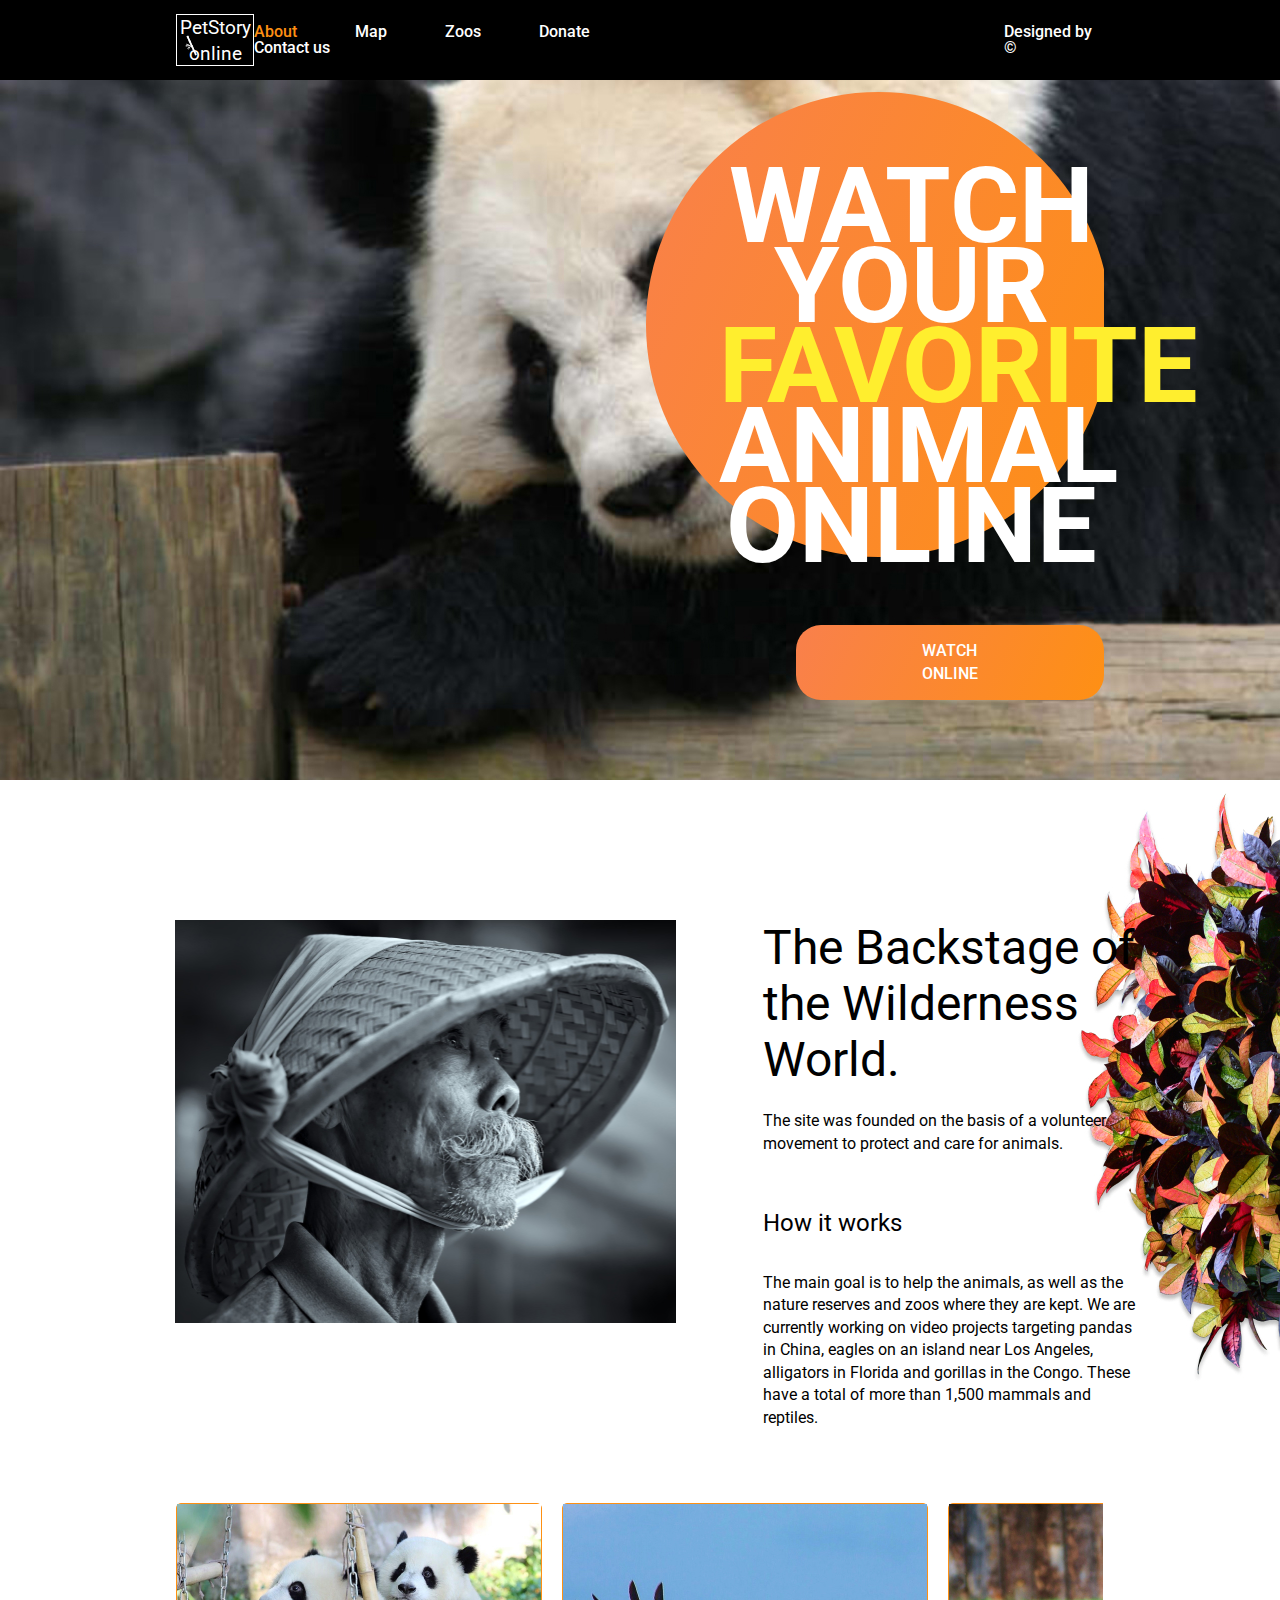
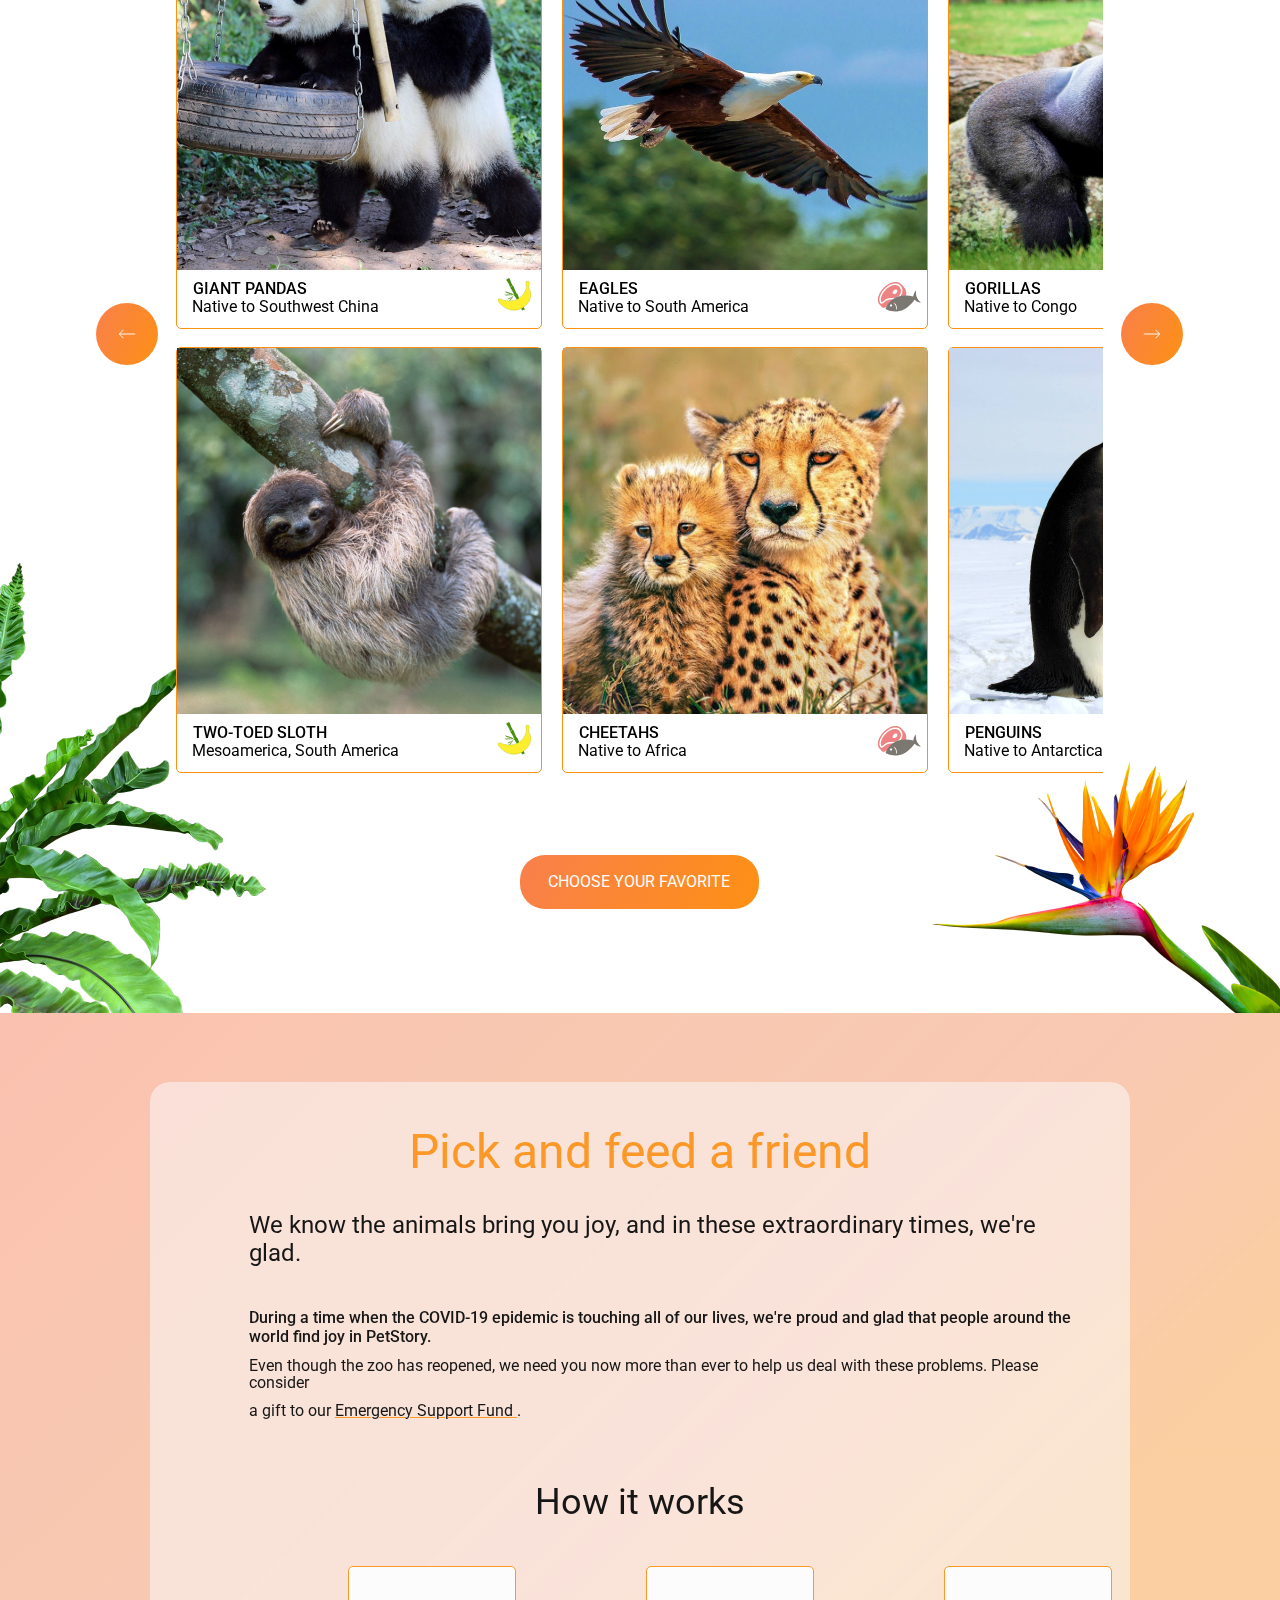
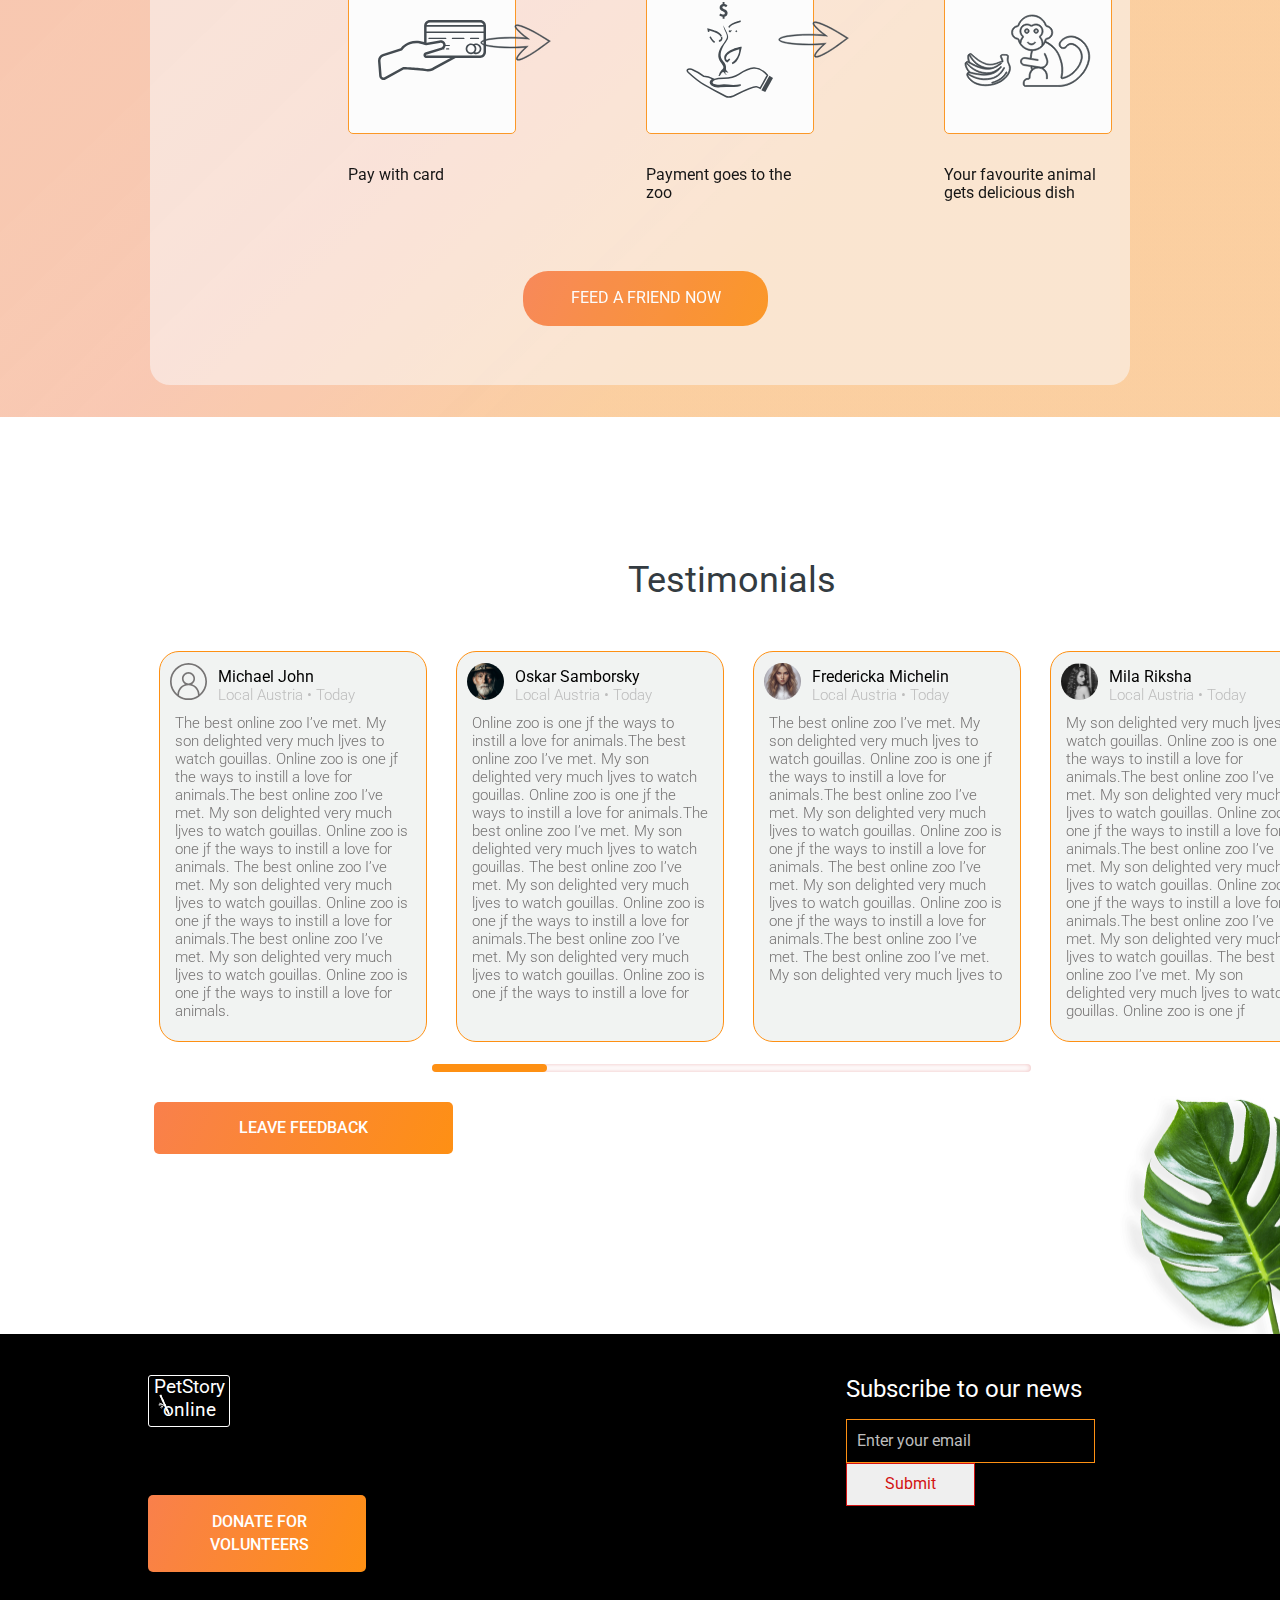
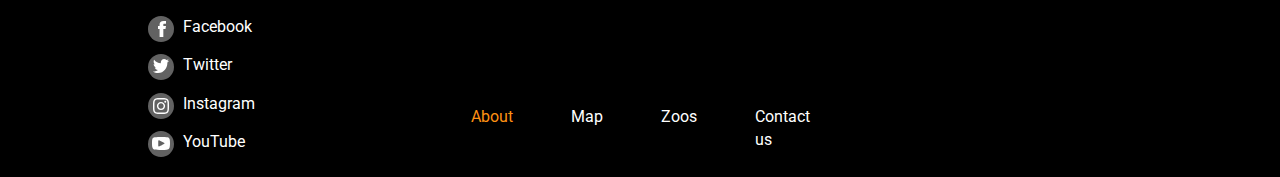
==== commit be86f8be: "fix:recreate files" ====
--- a/pages/main/index.html
+++ b/pages/main/index.html
@@ -31,7 +31,7 @@
             <ul class="menu__list">
               <li class="menu__item">
                 <a
-                  href="index.html"
+                  href="../second/index.html"
                   class="menu__link menu__link_bold"
                   title="home"
                   id="about"
@@ -41,7 +41,7 @@
               </li>
               <li class="menu__item">
                 <a
-                  href="services.html"
+                  href="../second/index.html"
                   class="menu__link"
                   title="contact"
                   data-goto=".main-block__explore-city"
@@ -50,7 +50,7 @@
               </li>
               <li class="menu__item">
                 <a
-                  href="e-gov.html"
+                  href="../second/index.html"
                   class="menu__link"
                   title="news"
                   data-goto=".main-block__government"
@@ -68,7 +68,7 @@
               </li>
               <li class="menu__item">
                 <a
-                  href="about.html"
+                  href="../second/index.html"
                   class="menu__link"
                   title="about this website"
                   data-goto=".info-item _container"
@@ -314,7 +314,7 @@
                   type="submit"
                   title="to fill in the request"
                 >
-                  <a href="#"><h3>choose your favorite</h3></a>
+                  <a href="../second/index.html"><h3>choose your favorite</h3></a>
                 </div></div>
             </div>
             
@@ -337,7 +337,7 @@
               to help us deal with these problems. Please consider
               <p class="feed-friend__p"></p>
               a gift to our
-              <a href="#" class="feed-friend__a"> Emergency Support Fund </a>.
+              <a href="../second/index.html" class="feed-friend__a"> Emergency Support Fund </a>.
             </span>
             <div class="feed-friend__works works">
               <h3>How it works</h3>
@@ -367,7 +367,7 @@
               type="submit"
               title="to fill in the request"
             >
-              <a href="#"><h3>Feed a friend now</h3></a>
+              <a href="../second/index.html"><h3>Feed a friend now</h3></a>
             </div>
           </div>
         </section>
@@ -474,7 +474,7 @@
               type="submit"
               title="to fill in the request"
             >
-              <a href="#"></a> leave feedback
+              <a href="../second/index.html"></a> leave feedback
             </button>
           </div>
         </section>
@@ -483,7 +483,7 @@
         <div class="footer__common">
           <div class="footer__links">
             <div class="footer__img">
-              <h5><a href="#about">PetStory online</a></h5>
+              <h5><a href="../second/index.html">PetStory online</a></h5>
             </div>
             <div class="footer__button">
               <button
@@ -491,7 +491,7 @@
                 type="submit"
                 title="to fill in the request"
               >
-                <a href="#"></a> donate for volunteers
+                <a href="../second/index.html"></a> donate for volunteers
               </button>
             </div>
             <div class="footer__links">
--- a/assets/styles/style.css
+++ b/assets/styles/style.css
@@ -329,7 +329,7 @@
 .council {
   height: 1110px !important;
   background: url(../images/palm_foto.jpg) left bottom no-repeat, url(../images/strelitzia\ 1.jpg) right bottom no-repeat;
-  padding: 0px 13.75% 100px 13.75%;
+  padding: 0px 13.85% 100px 13.75%;
 }
 .council__h {
   display: flex;
@@ -1282,7 +1282,7 @@
   .council {
     background: url(../images/palm_foto_min.jpg) left bottom no-repeat, url(../images/strelitzia\ 1.jpg) right bottom/25% no-repeat;
     height: 1126px;
-    padding: 52px 30px 0px 30px;
+    padding: 52px 32px 0px 30px;
   }
   .council__left {
     margin: 370px 0px 0px 325px !important;
@@ -1482,7 +1482,7 @@
     margin-left: 200px;
   }
 }
-@media screen and (max-width: 640px) {
+@media screen and (max-width: 640px), (max-width: 900px) {
   .header__container {
     min-height: 34px;
     height: 34px;
@@ -1653,7 +1653,7 @@
     margin-left: 0px;
   }
   .anymal-fav__div {
-    margin: -10px 0px 0px 330px;
+    margin: -10px 0px 0px 51.56%;
     padding: 53px 25px 0px 0px;
     background: url(../../assets/icons/Ellipse\ 6.svg) 0px 20px no-repeat;
     background-size: 237px;
@@ -1692,7 +1692,7 @@
   .council {
     height: 1020px !important;
     background: url(../images/palm_foto_min.jpg) -50px bottom/30% no-repeat, url(../images/strelitzia\ 1.jpg) right bottom/25% no-repeat;
-    padding: 52px 2px 0px 20px;
+    padding: 52px 5px 0px 20px;
   }
   .council__left {
     margin: 370px 0px 0px 325px !important;
@@ -1702,6 +1702,9 @@
   }
   .council__blocks {
     margin-bottom: -10px;
+  }
+  .council__blocks .slick-track {
+    width: 1000px !important;
   }
   .council__button._firstB {
     margin: 0px 27% 0px 25%;
@@ -1757,7 +1760,7 @@
     margin: 22px 0px 40px 0px;
   }
   .feed-friend__common .works__blocks .works__block {
-    margin-right: 40px;
+    margin-right: 15%;
   }
   .feed-friend__common .works__blocks .works__block._first::after, .feed-friend__common .works__blocks .works__block._second::after {
     background: url("../icons/arrow.svg") 0px 0px no-repeat;
@@ -1929,7 +1932,9 @@
     margin-left: 10px;
     margin-top: 12px;
   }
-  .pick_and_feed__dots div:nth-child(1), .pick_and_feed__dots div:nth-child(2), .pick_and_feed__dots div:nth-child(3) {
+  .pick_and_feed__dots div:nth-child(1),
+.pick_and_feed__dots div:nth-child(2),
+.pick_and_feed__dots div:nth-child(3) {
     display: none;
   }
   .pick_and_feed__dots:before {
@@ -1957,8 +1962,54 @@
     margin-left: 200px;
   }
 }
+/*----------------------------------------------------------------900H--------------------------------------------------*/
+@media screen and (max-width: 900px) and (min-width: 641px) {
+  .main-block__council .slick-track {
+    width: 60000px !important;
+  }
+  .main-block__council .slick-prev {
+    margin-left: 40%;
+  }
+  .main-block__council .slick-next {
+    margin-left: 50%;
+  }
+  .feed-friend__common .works {
+    margin-left: 7%;
+  }
+  .testimonials__common {
+    width: 90%;
+  }
+  .testimonials .slick-list {
+    padding-left: 10px !important;
+  }
+  .testimonials .slider__text {
+    margin-left: 150px;
+  }
+  .testimonials .slick-track {
+    margin-left: 50px;
+    height: 600px;
+    overflow: hidden;
+    width: 700px;
+  }
+  .testimonials h2 {
+    margin-left: 30%;
+  }
+  .panda {
+    background: url(../images/Giant\ Panda.jpg) 0px/cover no-repeat;
+    height: 187px;
+    /* width: 320px !important; */
+    max-width: 900px;
+    min-width: 100%;
+  }
+  .pick_and_feed__dots:before {
+    width: 110%;
+  }
+  .pick_and_feed__dots div hr {
+    width: 180px;
+  }
+}
 /*--------------------------------------------------------------------------320------------------------------------------------------------*/
-@media screen and (max-width: 320px), (max-width: 380px) {
+@media screen and (max-width: 320px), (max-width: 380px), (max-width: 630px) {
   .header__copy {
     display: none;
   }
@@ -1987,7 +2038,7 @@
     background: url(../../assets/icons/bamboo.svg) 22px 13px/9px no-repeat;
   }
   .animal-fav {
-    height: 268px !important;
+    height: 264px !important;
   }
   .anymal-fav__text,
 .anymal-fav__text_span {
@@ -2045,7 +2096,7 @@
   .council {
     height: 1600px !important;
     background: url(../images/palm_foto_min.jpg) -10px bottom/20% no-repeat, url(../images/strelitzia\ 1.jpg) 110% bottom/30% no-repeat;
-    padding: 75px 2px 0px 10px;
+    padding: 75px 5px 0px 10px;
   }
   .council__left {
     margin: 370px 0px 0px 325px !important;
@@ -2347,7 +2398,9 @@
     margin-top: 12px;
     margin-bottom: 65px;
   }
-  .pick_and_feed__dots div:nth-child(1), .pick_and_feed__dots div:nth-child(2), .pick_and_feed__dots div:nth-child(3) {
+  .pick_and_feed__dots div:nth-child(1),
+.pick_and_feed__dots div:nth-child(2),
+.pick_and_feed__dots div:nth-child(3) {
     display: none;
   }
   .pick_and_feed__dots div input {
@@ -2403,7 +2456,7 @@
     margin: 60px 0px 0px -37%;
   }
   .council {
-    padding: 75px 10px 0px 35px;
+    padding: 75px 50px 0px 35px;
   }
   .feed-friend__common .works__blocks {
     margin-left: 70px;
@@ -2417,4 +2470,42 @@
   .footer .footer__menu_items {
     margin-left: -190px !important;
   }
+  .panda {
+    background: url(../images/Giant\ Panda.jpg) 0px/cover no-repeat;
+    height: 187px;
+    /* width: 320px !important; */
+    max-width: 420px;
+    min-width: 99%;
+  }
+}
+/*--------------------------------------------------------------------------415px----------------------------------------------------*/
+@media screen and (max-width: 630px) and (min-width: 381px) {
+  .anymal-fav__div {
+    height: 200px;
+  }
+  .anymal-fav__div .round-button {
+    margin: 100px 0px 0px -27%;
+  }
+  .council {
+    padding: 0px 50px 0px 65px;
+  }
+  .feed-friend__common .works__blocks {
+    margin-left: 30%;
+  }
+  .testimonials {
+    padding: 30px 10px 0px 15%;
+  }
+  .footer .button__item {
+    margin-left: 10%;
+  }
+  .footer .footer__menu_items {
+    margin-left: -190px !important;
+  }
+  .panda {
+    background: url(../images/Giant\ Panda.jpg) 0px/cover no-repeat;
+    height: 187px;
+    /* width: 320px !important; */
+    max-width: 420px;
+    min-width: 99%;
+  }
 }/*# sourceMappingURL=style.css.map */